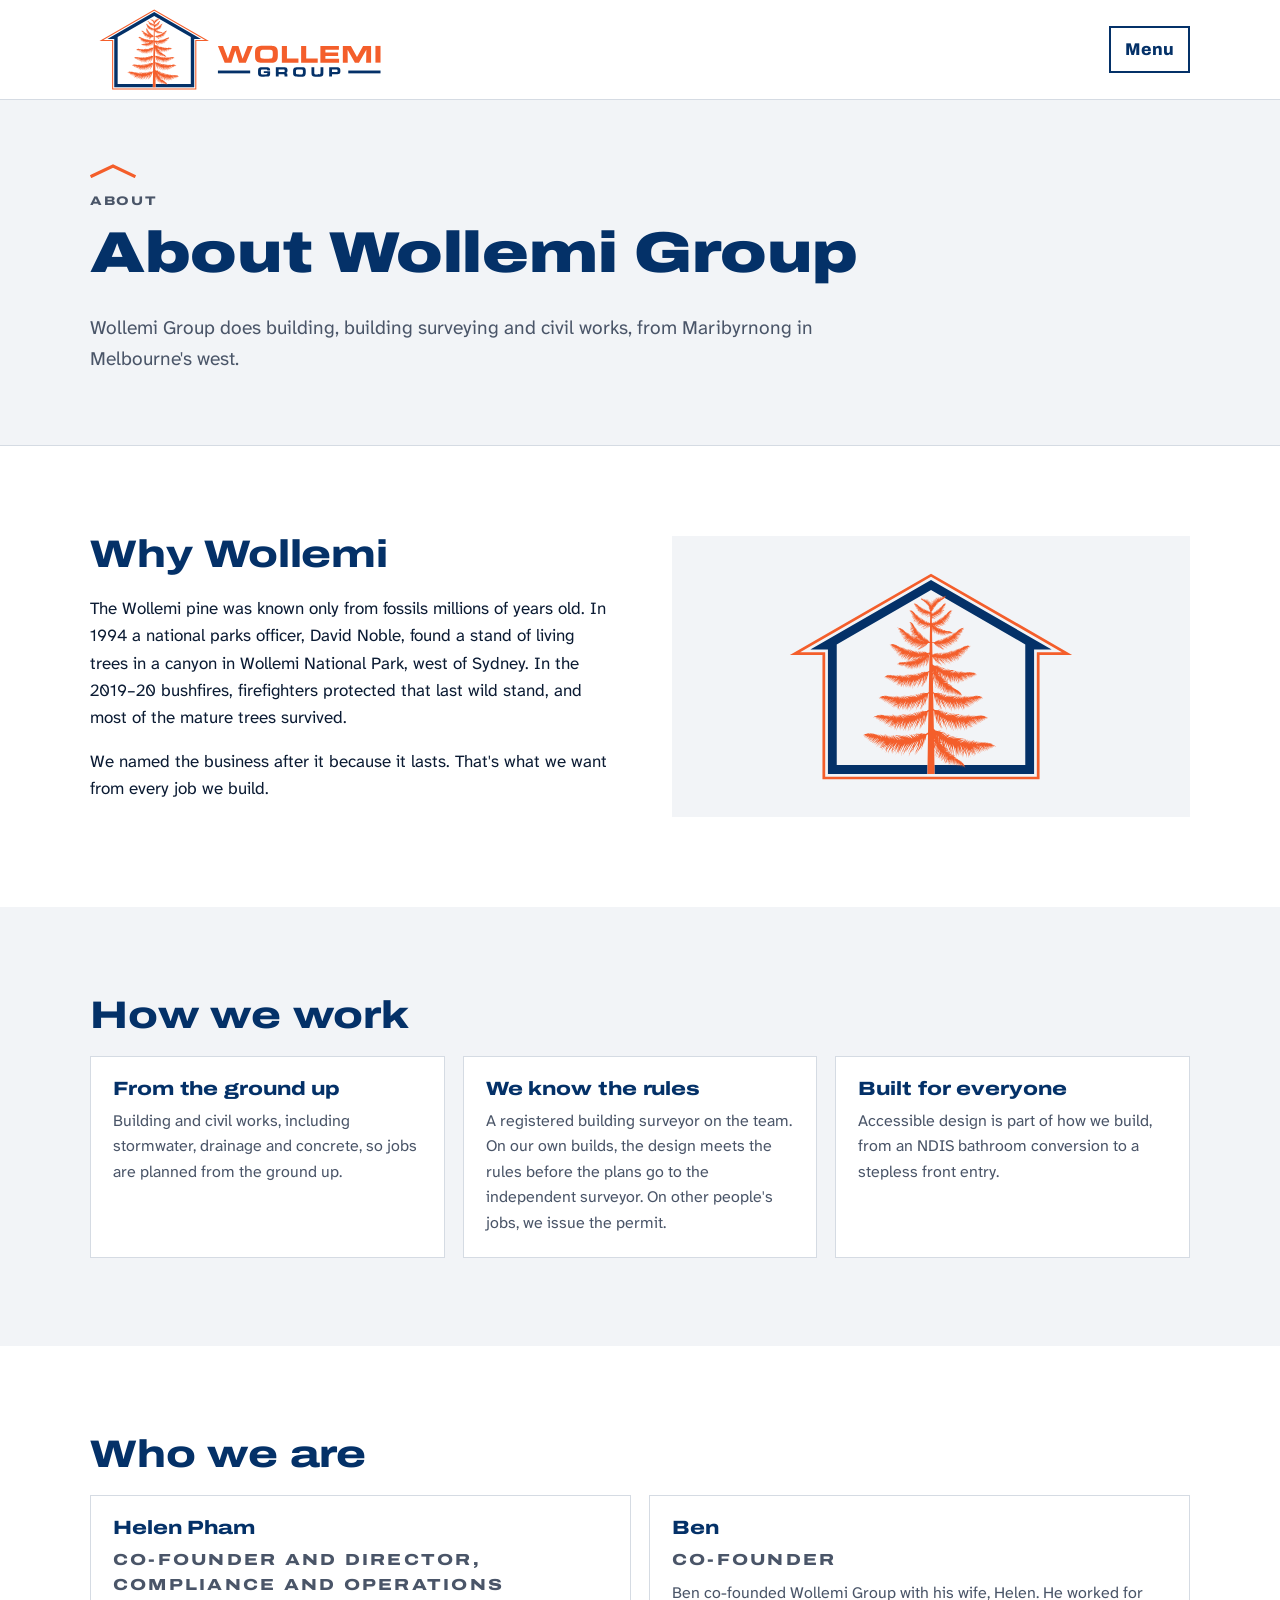
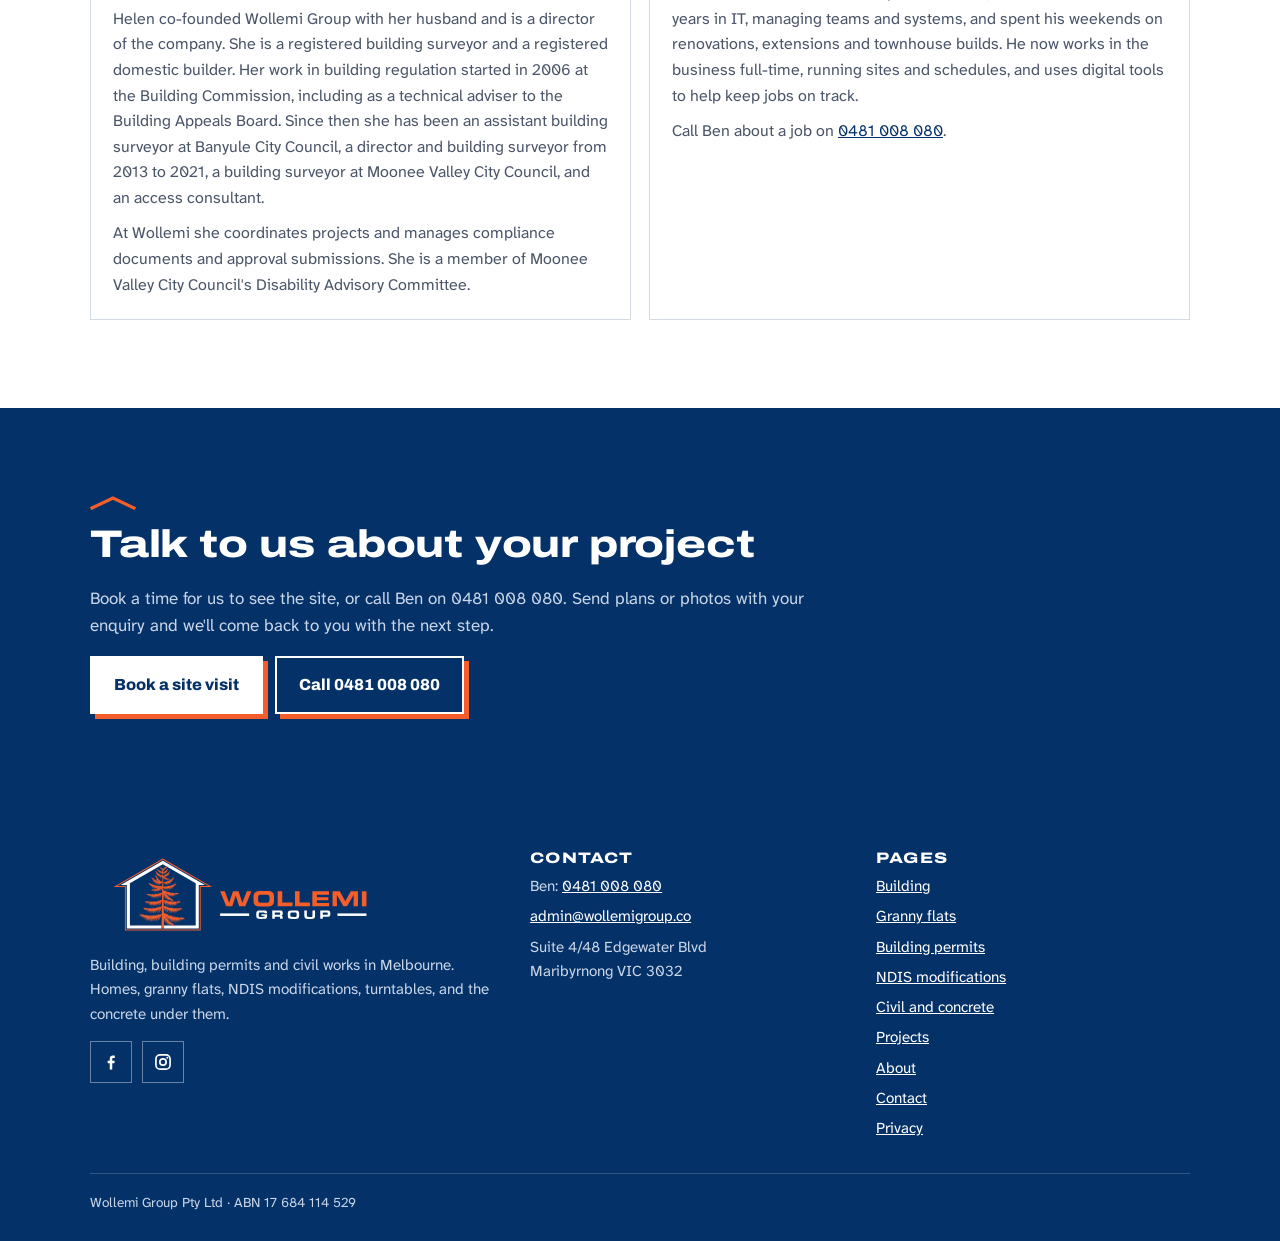
==== public/about.html @ dcc75f01 "Review fixes: caption, focus during reveals, reduced-motion change, placeholder links From the Codex" ====
<!doctype html>
<html lang="en-AU">
<head>
<meta charset="utf-8">
<meta name="viewport" content="width=device-width, initial-scale=1">
<title>About | Wollemi Group</title>
<meta name="description" content="Wollemi Group does building, building surveying and civil works in Melbourne, and why it's named after the Wollemi pine.">
<meta name="robots" content="noindex">
<link rel="icon" href="assets/logo/favicon-32.png" sizes="32x32">
<link rel="icon" href="assets/logo/favicon-16.png" sizes="16x16">
<link rel="apple-touch-icon" href="assets/logo/apple-touch-icon.png">
<link rel="preconnect" href="https://fonts.googleapis.com">
<link rel="preconnect" href="https://fonts.gstatic.com" crossorigin>
<link href="https://fonts.googleapis.com/css2?family=Archivo:wdth,wght@100..125,700..900&family=Atkinson+Hyperlegible+Next:wght@400;700&display=swap" rel="stylesheet">
<link rel="stylesheet" href="assets/site.css">
</head>
<body>
<a class="skip" href="#main">Skip to content</a>
<header class="site-head">
  <div class="wrap">
    <a class="brand" href="/" aria-label="Wollemi Group home"><img class="logo-full" src="assets/logo/wollemi-lockup.svg" alt="Wollemi Group" width="300" height="89"><img class="logo-name" src="assets/logo/wollemi-wordmark.svg" alt="Wollemi Group" width="220" height="50"></a>
    <nav class="nav" aria-label="Main"><a href="/building">Building</a><a href="/granny-flats">Granny flats</a><a href="/surveying">Building permits</a><a href="/accessible-homes">NDIS modifications</a><a href="/civil-concrete">Civil and concrete</a><a href="/projects">Projects</a><a href="/about" aria-current="page">About</a><a class="btn" href="/contact">Book a site visit</a></nav>
    <details class="menu"><summary>Menu</summary><nav class="menu-list" aria-label="Main"><a href="/building">Building</a><a href="/granny-flats">Granny flats</a><a href="/surveying">Building permits</a><a href="/accessible-homes">NDIS modifications</a><a href="/civil-concrete">Civil and concrete</a><a href="/projects">Projects</a><a href="/about" aria-current="page">About</a><a href="/contact">Book a site visit</a><a href="tel:+61481008080">Call Ben on 0481 008 080</a></nav></details>
  </div>
</header>
<main id="main">

<section class="page-hero"><div class="wrap"><svg class="roof" viewBox="0 0 46 14" aria-hidden="true"><path d="M2 12 L23 2 L44 12"/></svg><p class="eyebrow">About</p><h1>About Wollemi Group</h1><p class="lead">Wollemi Group does building, building surveying and civil works, from Maribyrnong in Melbourne's west.</p></div></section>

<section class="band"><div class="wrap split">
  <div>
    <h2>Why Wollemi</h2>
    <p>The Wollemi pine was known only from fossils millions of years old. In 1994 a national parks officer, David Noble, found a stand of living trees in a canyon in Wollemi National Park, west of Sydney. In the 2019–20 bushfires, firefighters protected that last wild stand, and most of the mature trees survived.</p>
    <p>We named the business after it because it lasts. That's what we want from every job we build.</p>
  </div>
  <div style="display:grid;place-items:center;padding:28px;background:var(--panel)"><img src="assets/logo/wollemi-icon.svg" alt="The Wollemi Group logo: a Wollemi pine inside a house" style="width:min(300px,85%)"></div>
</div></section>

<section class="band panel"><div class="wrap">
  <h2>How we work</h2>
  <div class="cards">
    <div class="card"><h3>From the ground up</h3><p>Building and civil works, including stormwater, drainage and concrete, so jobs are planned from the ground up.</p></div>
    <div class="card"><h3>We know the rules</h3><p>A registered building surveyor on the team. On our own builds, the design meets the rules before the plans go to the independent surveyor. On other people's jobs, we issue the permit.</p></div>
    <div class="card"><h3>Built for everyone</h3><p>Accessible design is part of how we build, from an NDIS bathroom conversion to a stepless front entry.</p></div>
  </div>
</div></section>

<section class="band"><div class="wrap">
  <h2>Who we are</h2>
  <div class="cards two">
    <div class="card"><h3>Helen Pham</h3><p class="eyebrow" style="margin:0 0 8px">Co-founder and Director, Compliance and Operations</p>
      <p>Helen co-founded Wollemi Group with her husband and is a director of the company. She is a registered building surveyor and a registered domestic builder. Her work in building regulation started in 2006 at the Building Commission, including as a technical adviser to the Building Appeals Board. Since then she has been an assistant building surveyor at Banyule City Council, a director and building surveyor from 2013 to 2021, a building surveyor at Moonee Valley City Council, and an access consultant.</p>
      <p style="margin-top:10px">At Wollemi she coordinates projects and manages compliance documents and approval submissions. She is a member of Moonee Valley City Council's Disability Advisory Committee.</p></div>
    <div class="card"><h3>Ben</h3><p class="eyebrow" style="margin:0 0 8px">Co-founder</p>
      <p>Ben co-founded Wollemi Group with his wife, Helen. He worked for years in IT, managing teams and systems, and spent his weekends on renovations, extensions and townhouse builds. He now works in the business full-time, running sites and schedules, and uses digital tools to help keep jobs on track.</p>
      <p style="margin-top:10px">Call Ben about a job on <a href="tel:+61481008080">0481 008 080</a>.</p></div>
  </div>
</div></section>


<section class="band navy">
  <div class="wrap">
    <svg class="roof" viewBox="0 0 46 14" aria-hidden="true"><path d="M2 12 L23 2 L44 12"/></svg>
    <h2>Talk to us about your project</h2>
    <p>Book a time for us to see the site, or call Ben on 0481 008 080. Send plans or photos with your enquiry and we'll come back to you with the next step.</p>
    <div class="btns"><a class="btn light" href="/contact">Book a site visit</a><a class="btn ghost" href="tel:+61481008080">Call 0481 008 080</a></div>
  </div>
</section>
</main>

<footer class="site-foot">
  <div class="wrap">
    <div class="cols">
      <div>
        <img src="assets/logo/wollemi-lockup-reversed.svg" alt="Wollemi Group" width="300" height="89">
        <p>Building, building permits and civil works in Melbourne. Homes, granny flats, NDIS modifications, turntables, and the concrete under them.</p>
        <ul class="social" aria-label="Wollemi Group on social media"><li><a href="#" aria-label="Wollemi Group on Facebook (coming soon)" data-placeholder="true"><svg viewBox="0 0 24 24" aria-hidden="true"><path d="M13.5 21v-7.5H16l.4-3H13.5V8.6c0-.9.3-1.5 1.5-1.5h1.6V4.4c-.3 0-1.2-.1-2.3-.1-2.3 0-3.8 1.4-3.8 3.9v2.3H8v3h2.5V21z" fill="currentColor"/></svg></a></li><li><a href="#" aria-label="Wollemi Group on Instagram (coming soon)" data-placeholder="true"><svg viewBox="0 0 24 24" aria-hidden="true"><rect x="3.5" y="3.5" width="17" height="17" rx="5" fill="none" stroke="currentColor" stroke-width="2"/><circle cx="12" cy="12" r="3.8" fill="none" stroke="currentColor" stroke-width="2"/><circle cx="17.2" cy="6.8" r="1.2" fill="currentColor"/></svg></a></li></ul>
      </div>
      <div>
        <h3>Contact</h3>
        <ul>
          <li>Ben: <a href="tel:+61481008080">0481 008 080</a></li>
          <li><a href="mailto:admin@wollemigroup.co">admin@wollemigroup.co</a></li>
          <li>Suite 4/48 Edgewater Blvd<br>Maribyrnong VIC 3032</li>
        </ul>
      </div>
      <div>
        <h3>Pages</h3>
        <ul><li><a href="/building">Building</a></li><li><a href="/granny-flats">Granny flats</a></li><li><a href="/surveying">Building permits</a></li><li><a href="/accessible-homes">NDIS modifications</a></li><li><a href="/civil-concrete">Civil and concrete</a></li><li><a href="/projects">Projects</a></li><li><a href="/about">About</a></li><li><a href="/contact">Contact</a></li><li><a href="/privacy">Privacy</a></li></ul>
      </div>
    </div>
    <div class="base">
      <span>Wollemi Group Pty Ltd · ABN 17 684 114 529</span>
    </div>
  </div>
</footer>
<script>
(function () {
  var d = document.documentElement;
  var host = location.hostname;
  var force = new URLSearchParams(location.search).get("motion") === "on" && (host.slice(-10) === ".pages.dev" || host === "localhost" || host === "127.0.0.1");
  var rm = window.matchMedia("(prefers-reduced-motion: reduce)");
  var still = !force && rm.matches;
  if (force) d.classList.add("motion-on");

  // Placeholder social links (href "#") do nothing rather than jump to the top
  [].forEach.call(document.querySelectorAll("a[data-placeholder]"), function (a) { a.addEventListener("click", function (e) { e.preventDefault(); }); });

  var v = document.querySelector(".hero-video"), b = document.querySelector(".hero-pause");
  if (v && b) {
    var set = function (playing) { b.textContent = playing ? "Pause" : "Play"; b.setAttribute("aria-label", (playing ? "Pause" : "Play") + " the background video"); };
    v.addEventListener("play", function () { set(true); });
    v.addEventListener("pause", function () { set(false); });
    set(false);
    if (!still) { var p = v.play(); if (p && p.catch) p.catch(function () {}); }
    b.addEventListener("click", function () { if (v.paused) v.play(); else v.pause(); });
    // Less motion switched on while the page is open: stop the video
    var onRm = function (e) { if (e.matches && !force) v.pause(); };
    if (rm.addEventListener) rm.addEventListener("change", onRm); else if (rm.addListener) rm.addListener(onRm);
  }

  if (still || !("IntersectionObserver" in window)) return;
  var sel = "main section h2, main section .lead, main .path, main .card, main .steps li, main .split > *, main .notice, main .gallery > *, main .ticks li, main .details, main figure";
  var all = [].slice.call(document.querySelectorAll(sel)).filter(function (el) { return !el.closest(".video-hero, .page-hero"); });
  var els = all.filter(function (el) { return !all.some(function (o) { return o !== el && o.contains(el); }); });
  els.forEach(function (el) {
    var sibs = [].slice.call(el.parentElement.children).filter(function (s) { return els.indexOf(s) > -1; });
    el.style.setProperty("--d", Math.min(sibs.indexOf(el), 5) * 90 + "ms");
    el.classList.add("reveal");
  });
  var io = new IntersectionObserver(function (es) {
    es.forEach(function (e) { if (e.isIntersecting) { e.target.classList.add("in"); io.unobserve(e.target); } });
  }, { rootMargin: "0px 0px -8% 0px" });
  els.forEach(function (el) { io.observe(el); });
  // Keyboard users never tab onto something still invisible
  document.addEventListener("focusin", function (e) { var r = e.target.closest && e.target.closest(".reveal"); if (r) r.classList.add("in"); });
})();
</script>
</body>
</html>
---- public/assets/site.css ----
/* Wollemi Group website. Colours, type and rules from the brand guide (brand\2025-logo\brand-guide.html).
   Navy does the work, orange is the accent, mostly white. Orange never carries small text. */
:root {
  --navy: #043168;
  --navy-deep: #032450;
  --orange: #F45E2B;
  --ink: #0B1B33;
  --soft: #4A5568;
  --panel: #F2F4F7;
  --line: #D5DBE3;
  --on-navy: #C9D6E8;
  --head: "Archivo", "Arial Black", Arial, sans-serif;
  --body: "Atkinson Hyperlegible Next", Verdana, sans-serif;
  --wrap: 1180px;
  --gut: clamp(16px, 4vw, 40px);
}
* { box-sizing: border-box; }
html { scroll-behavior: smooth; }
body { margin: 0; background: #fff; color: var(--ink); font-family: var(--body); font-size: 1.0625rem; line-height: 1.6; }
img { max-width: 100%; display: block; }
a { color: var(--navy); }
a:focus-visible, button:focus-visible, summary:focus-visible, input:focus-visible, select:focus-visible, textarea:focus-visible { outline: 3px solid var(--orange); outline-offset: 2px; }
.wrap { max-width: var(--wrap); margin: 0 auto; padding: 0 var(--gut); }
.skip { position: absolute; left: -999px; top: 8px; background: #fff; padding: 8px 12px; z-index: 50; }
.skip:focus { left: 8px; }

/* Headings: Archivo at its widest, to sit with the logo's extended letters */
h1, h2, h3 { font-family: var(--head); font-stretch: 125%; color: var(--navy); line-height: 1.08; letter-spacing: -0.005em; margin: 0 0 .5em; }
h1 { font-weight: 900; font-size: clamp(2.1rem, 5.2vw, 3.6rem); }
h2 { font-weight: 800; font-size: clamp(1.6rem, 3.4vw, 2.4rem); }
h3 { font-weight: 800; font-size: 1.2rem; }
p { margin: 0 0 1em; max-width: 68ch; }
.lead { font-size: 1.2rem; color: var(--soft); }

/* The roof line from the logo, used as the section marker */
.roof { display: block; width: 46px; height: 14px; margin-bottom: 14px; }
.roof path { fill: none; stroke: var(--orange); stroke-width: 3.2; stroke-linecap: square; }
.eyebrow { font-family: var(--head); font-stretch: 125%; font-weight: 800; font-size: .78rem; letter-spacing: .14em; text-transform: uppercase; color: var(--soft); margin: 0 0 10px; }

/* Header */
.site-head { background: #fff; border-bottom: 1px solid var(--line); position: sticky; top: 0; z-index: 20; }
.site-head .wrap { display: flex; align-items: center; gap: 24px; min-height: 76px; }
.brand img { height: 46px; width: auto; }
.nav { margin-left: auto; display: flex; align-items: center; gap: 22px; }
.nav a { font-family: var(--head); font-weight: 700; font-size: .95rem; text-decoration: none; color: var(--ink); padding: 6px 0; border-bottom: 2px solid transparent; }
.nav a:hover, .nav a[aria-current="page"] { border-bottom-color: var(--orange); }
.nav .btn { border: 0; }
.menu { display: none; margin-left: auto; }
.menu summary { list-style: none; cursor: pointer; font-family: var(--head); font-weight: 800; color: var(--navy); border: 2px solid var(--navy); padding: 8px 14px; }
.menu summary::-webkit-details-marker { display: none; }
.menu[open] .menu-list { display: grid; }
.menu-list { display: none; position: absolute; left: 0; right: 0; top: 76px; background: #fff; border-bottom: 1px solid var(--line); padding: 8px var(--gut) 18px; gap: 4px; }
.menu-list a { font-family: var(--head); font-weight: 700; text-decoration: none; color: var(--ink); padding: 10px 0; border-bottom: 1px solid var(--panel); }
@media (max-width: 960px) { .nav { display: none; } .menu { display: block; } .brand img { height: 40px; } }

/* Buttons: navy with white text, or a navy outline (brand guide section 7) */
.btn { display: inline-block; font-family: var(--head); font-weight: 800; font-size: 1rem; text-decoration: none; padding: 14px 22px; background: var(--navy); color: #fff; border: 2px solid var(--navy); cursor: pointer; }
.btn:hover { background: var(--navy-deep); border-color: var(--navy-deep); }
.btn.line { background: transparent; color: var(--navy); }
.btn.line:hover { background: var(--panel); }
.btn.light { background: #fff; color: var(--navy); border-color: #fff; }
.btn.light:hover { background: var(--panel); }
.btn.ghost { background: transparent; color: #fff; border-color: #fff; }
.btn.ghost:hover { background: rgba(255,255,255,.1); }
.btns { display: flex; flex-wrap: wrap; gap: 12px; margin-top: 8px; }

/* Hero */
.hero { background: var(--navy); color: #fff; }
.hero .wrap { display: grid; grid-template-columns: 1.05fr .95fr; gap: clamp(24px, 4vw, 56px); align-items: center; padding-top: clamp(40px, 7vw, 84px); padding-bottom: clamp(40px, 7vw, 84px); }
.hero h1 { color: #fff; }
.hero .lead { color: var(--on-navy); }
.hero .eyebrow { color: var(--on-navy); }
.hero-photos { display: grid; grid-template-columns: 1.4fr 1fr; gap: 12px; align-items: end; }
.hero-photos figure:first-child img { aspect-ratio: 4 / 5; object-fit: cover; width: 100%; }
.hero-photos figure:last-child img { aspect-ratio: 3 / 4; object-fit: cover; width: 100%; }
.hero figcaption { color: var(--on-navy); }
@media (max-width: 860px) { .hero .wrap { grid-template-columns: 1fr; } }

/* Page hero for inner pages */
.page-hero { background: var(--panel); border-bottom: 1px solid var(--line); }
.page-hero .wrap { padding-top: clamp(32px, 6vw, 64px); padding-bottom: clamp(28px, 5vw, 52px); }

/* Sections */
section.band { padding: clamp(44px, 7vw, 88px) 0; }
section.band.panel { background: var(--panel); }
section.band.navy { background: var(--navy); color: #fff; }
section.band.navy h2, section.band.navy h3 { color: #fff; }
section.band.navy p { color: var(--on-navy); }
.head-row { display: flex; justify-content: space-between; align-items: end; gap: 20px; flex-wrap: wrap; margin-bottom: 26px; }
.head-row p { margin: 0; }

/* Two paths */
.paths { display: grid; grid-template-columns: 1fr 1fr; gap: 18px; }
.path { border: 1px solid var(--line); background: #fff; display: grid; grid-template-rows: auto 1fr; text-decoration: none; color: var(--ink); }
.path img { aspect-ratio: 16 / 9; object-fit: cover; width: 100%; }
.path div { padding: 22px 24px 24px; border-top: 4px solid var(--orange); }
.path h3 { font-size: 1.4rem; }
.path .go { font-family: var(--head); font-weight: 800; color: var(--navy); }
.path:hover h3 { text-decoration: underline; text-decoration-color: var(--orange); text-underline-offset: 5px; }
@media (max-width: 760px) { .paths { grid-template-columns: 1fr; } }

/* Cards and lists */
.cards { display: grid; grid-template-columns: repeat(3, 1fr); gap: 18px; }
.cards.two { grid-template-columns: repeat(2, 1fr); }
.cards.four { grid-template-columns: repeat(4, 1fr); }
.card { background: #fff; border: 1px solid var(--line); padding: 22px; }
.card h3 { margin-bottom: .4em; }
.card p { margin: 0; color: var(--soft); font-size: 1rem; }
.card.photo { padding: 0; }
.card.photo img { aspect-ratio: 4 / 3; object-fit: cover; width: 100%; }
.card.photo .t { padding: 18px 20px 20px; }
@media (max-width: 960px) { .cards, .cards.four { grid-template-columns: 1fr 1fr; } }
@media (max-width: 600px) { .cards, .cards.two, .cards.four { grid-template-columns: 1fr; } }

.split { display: grid; grid-template-columns: 1fr 1fr; gap: clamp(24px, 5vw, 64px); align-items: center; }
.split img { width: 100%; aspect-ratio: 4 / 3; object-fit: cover; }
@media (max-width: 860px) { .split { grid-template-columns: 1fr; } }

.ticks { list-style: none; padding: 0; margin: 0 0 1em; display: grid; gap: 10px; }
.ticks li { padding-left: 30px; position: relative; }
.ticks li::before { content: ""; position: absolute; left: 0; top: .55em; width: 16px; height: 6px; border-left: 3px solid var(--orange); border-bottom: 3px solid var(--orange); transform: rotate(-45deg); }
section.band.navy .ticks li { color: #fff; }

/* Five steps */
.steps { list-style: none; padding: 0; margin: 0; display: grid; grid-template-columns: repeat(5, 1fr); gap: 14px; counter-reset: s; }
.steps li { counter-increment: s; border-top: 3px solid var(--navy); padding-top: 14px; }
.steps li::before { content: counter(s, decimal-leading-zero); font-family: var(--head); font-stretch: 125%; font-weight: 900; font-size: 1.6rem; color: var(--orange); display: block; margin-bottom: 6px; }
.steps h3 { font-size: 1.05rem; }
.steps p { font-size: .97rem; color: var(--soft); margin: 0; }
section.band.navy .steps li { border-top-color: #fff; }
section.band.navy .steps p { color: var(--on-navy); }
@media (max-width: 960px) { .steps { grid-template-columns: 1fr 1fr; } }
@media (max-width: 560px) { .steps { grid-template-columns: 1fr; } }

/* Figures and the honest labels */
figure { margin: 0; }
figcaption { font-size: .82rem; color: var(--soft); margin-top: 6px; }
.tag { display: inline-block; font-size: .72rem; font-family: var(--head); font-weight: 800; letter-spacing: .06em; text-transform: uppercase; padding: 2px 7px; background: var(--panel); color: var(--soft); border: 1px solid var(--line); margin-right: 6px; }
.tag.real { background: var(--navy); color: #fff; border-color: var(--navy); }
.hero .tag { background: transparent; color: var(--on-navy); border-color: rgba(255,255,255,.35); }
.hero .tag.real { background: #fff; color: var(--navy); border-color: #fff; }

/* Draft markers: things Wollemi must confirm before launch */
.confirm { background: #FFF1EB; border-bottom: 2px dashed var(--orange); padding: 0 3px; color: var(--ink); }
.draft-bar { background: var(--ink); color: #fff; font-size: .9rem; text-align: center; padding: 8px var(--gut); }
.draft-bar b { color: #fff; }

/* Gallery */
.gallery { display: grid; grid-template-columns: repeat(3, 1fr); gap: 14px; }
.gallery img { aspect-ratio: 1 / 1; object-fit: cover; width: 100%; }
.gallery .empty { aspect-ratio: 1 / 1; border: 2px dashed var(--line); display: grid; place-items: center; text-align: center; color: var(--soft); padding: 20px; font-size: .95rem; }
@media (max-width: 760px) { .gallery { grid-template-columns: 1fr 1fr; } }

/* Contact */
.contact-grid { display: grid; grid-template-columns: 1.15fr .85fr; gap: clamp(24px, 5vw, 56px); align-items: start; }
@media (max-width: 860px) { .contact-grid { grid-template-columns: 1fr; } }
form .row { display: grid; grid-template-columns: 1fr 1fr; gap: 14px; }
@media (max-width: 560px) { form .row { grid-template-columns: 1fr; } }
label { display: block; font-weight: 700; margin: 0 0 6px; }
input, select, textarea { width: 100%; font: inherit; padding: 12px 14px; border: 1px solid #98A2B3; background: #fff; color: var(--ink); }
textarea { min-height: 140px; resize: vertical; }
.field { margin-bottom: 16px; }
.hint { font-size: .9rem; color: var(--soft); }
.details { border: 1px solid var(--line); padding: 22px; }
.details dl { margin: 0; display: grid; grid-template-columns: auto 1fr; gap: 10px 16px; }
.details dt { font-family: var(--head); font-weight: 800; color: var(--navy); }
.details dd { margin: 0; }
.big-phone { font-family: var(--head); font-stretch: 125%; font-weight: 900; font-size: clamp(1.6rem, 3vw, 2.1rem); color: var(--navy); text-decoration: none; }

/* Footer */
.site-foot { background: var(--navy); color: var(--on-navy); padding: 48px 0 28px; font-size: .95rem; }
.site-foot a { color: #fff; }
.site-foot .cols { display: grid; grid-template-columns: 1.3fr 1fr 1fr; gap: 32px; }
.site-foot img { width: 300px; max-width: 100%; margin-bottom: 14px; }
.site-foot h3 { color: #fff; font-size: .95rem; letter-spacing: .08em; text-transform: uppercase; }
.site-foot ul { list-style: none; padding: 0; margin: 0; display: grid; gap: 6px; }
.site-foot .base { border-top: 1px solid rgba(255,255,255,.18); margin-top: 32px; padding-top: 18px; display: flex; justify-content: space-between; gap: 16px; flex-wrap: wrap; font-size: .85rem; }
.site-foot .confirm { background: rgba(244,94,43,.18); color: #fff; }
@media (max-width: 760px) { .site-foot .cols { grid-template-columns: 1fr; } }

/* Fixes after the first screenshots */
.nav .btn, .nav .btn:hover { color: #fff; border-bottom: 2px solid var(--navy); }
/* Header logo at the brand guide's minimum for the main logo (300 px); 240 px on phones */
.brand img { height: auto; width: 300px; }
.site-head .wrap { min-height: 96px; }
.menu-list { top: 96px; }
@media (max-width: 960px) { .brand img { width: 240px; height: auto; } .site-head .wrap { min-height: 84px; } .menu-list { top: 84px; } }
section.band.navy figcaption { color: var(--on-navy); }
/* The flyer photos are small (about 330 px wide): never show them much bigger than that */
.real-small img { max-width: 400px; margin-left: auto; margin-right: auto; }
.real-small figcaption { max-width: 400px; margin-left: auto; margin-right: auto; }

/* Fable review fixes */
.logo-name { display: none; }
@media (max-width: 1120px) { .nav { display: none; } .menu { display: block; } }
@media (max-width: 960px) { .logo-full { display: none; } .logo-name { display: block; width: 220px; height: auto; } }
.gallery { grid-template-columns: repeat(auto-fill, minmax(220px, 330px)); justify-content: start; }
button[disabled], .btn[aria-disabled="true"] { opacity: .55; cursor: not-allowed; }
.card .tag, .path .tag { display: inline-block; }

/* Draft 2 (16 Oct): three paths, surveying page, independence notice, longer nav */
.paths.three { grid-template-columns: repeat(3, 1fr); }
@media (max-width: 960px) { .paths.three { grid-template-columns: 1fr; } }
.path .pfill { aspect-ratio: 16 / 9; background: var(--navy); color: #fff; display: grid; place-content: center; gap: 10px; padding: 18px; border-top: 0; text-align: center; }
.path .pfill .roof { width: 72px; margin: 0 auto; }
.path .pfill .roof path { stroke: var(--orange); }
.path .pfill b { font-family: var(--head); font-weight: 800; font-size: 1.05rem; letter-spacing: .02em; }
.notice { border-left: 6px solid var(--orange); background: #fff; padding: 20px 22px; margin-top: 18px; }
.notice h3 { margin-bottom: .35em; }
.notice p { margin: 0 0 .6em; }
.regs { display: grid; gap: 4px; }
@media (max-width: 1240px) { .nav { display: none; } .menu { display: block; } }
.nav { gap: 18px; }
.nav a { white-space: nowrap; font-size: .92rem; }
.brand { flex-shrink: 0; }
@media (max-width: 1360px) { .nav { display: none; } .menu { display: block; } }

/* Look upgrade (25 Oct 2026): 3D buttons, video hero, social icons, fade-up on scroll */

/* 3D buttons, after the Auzzy Projects style: each button sits on a hard-edged block
   and slides flush into it on hover, so it looks pressed. Navy block on light grounds, orange on navy. */
.btn { --btn-offset: rgba(4,49,104,.28); box-shadow: 5px 5px 0 0 var(--btn-offset); transition: transform .18s cubic-bezier(.2,.7,.3,1), box-shadow .18s cubic-bezier(.2,.7,.3,1), background .2s, color .2s, border-color .2s; }
.btn:hover { transform: translate(5px, 5px); box-shadow: 0 0 0 0 var(--btn-offset); }
.btn:active { transform: translate(5px, 6px); }
.hero .btn, section.band.navy .btn, .site-foot .btn { --btn-offset: var(--orange); }
.nav .btn, .nav .btn:hover { border-bottom: 2px solid var(--navy); }
/* The header button was picking up the nav links' 6px 0 padding; give it the same room as the others */
.nav a.btn { padding: 12px 22px; margin-left: 8px; }
button.btn[disabled]:hover { transform: none; box-shadow: 5px 5px 0 0 var(--btn-offset); }
/* Less motion asked for: the press still happens, just instantly */
@media (prefers-reduced-motion: reduce) { .btn { transition: background .2s, color .2s, border-color .2s; } }

/* Video hero: the video fills the band, a navy shade keeps the words readable */
.video-hero { position: relative; overflow: hidden; isolation: isolate; }
.video-hero .wrap { display: block; min-height: clamp(520px, 78vh, 760px); display: flex; align-items: center; }
.hero-video { position: absolute; inset: 0; width: 100%; height: 100%; object-fit: cover; z-index: -2; }
.hero-shade { position: absolute; inset: 0; z-index: -1; background: linear-gradient(90deg, rgba(3,36,80,.92) 0%, rgba(3,36,80,.78) 45%, rgba(3,36,80,.35) 100%); }
.hero-text { max-width: 640px; }
.hero-credit { position: absolute; left: var(--gut); bottom: 14px; margin: 0; font-size: .8rem; color: var(--on-navy); max-width: calc(100% - 140px); }
.hero-pause { position: absolute; right: var(--gut); bottom: 12px; font: 700 .85rem var(--head); color: #fff; background: rgba(3,36,80,.6); border: 1px solid rgba(255,255,255,.5); padding: 6px 12px; cursor: pointer; }
.hero-pause:hover { background: rgba(3,36,80,.9); }
@media (max-width: 860px) {
  .hero-shade { background: linear-gradient(180deg, rgba(3,36,80,.7) 0%, rgba(3,36,80,.9) 100%); }
  .video-hero .wrap { min-height: 0; padding-top: 56px; padding-bottom: 88px; }
}

/* Social icons in the footer */
.site-foot .social { list-style: none; display: flex; gap: 10px; padding: 0; margin: 4px 0 0; }
.social a { display: grid; place-items: center; width: 42px; height: 42px; border: 1px solid rgba(255,255,255,.4); color: #fff; transition: background .2s, border-color .2s; }
.social a:hover { background: var(--orange); border-color: var(--orange); }
.social svg { width: 20px; height: 20px; }

/* Fade up on scroll. Only applied by the page script, so without it everything simply shows */
.reveal { opacity: 0; transform: translateY(24px); transition: opacity .6s ease-out, transform .6s cubic-bezier(.2,.7,.3,1); transition-delay: var(--d, 0ms); }
.reveal.in { opacity: 1; transform: none; }
.reveal:focus-within { opacity: 1; transform: none; transition: none; }
@media (prefers-reduced-motion: reduce) { html:not(.motion-on) .reveal { opacity: 1; transform: none; transition: none; } }
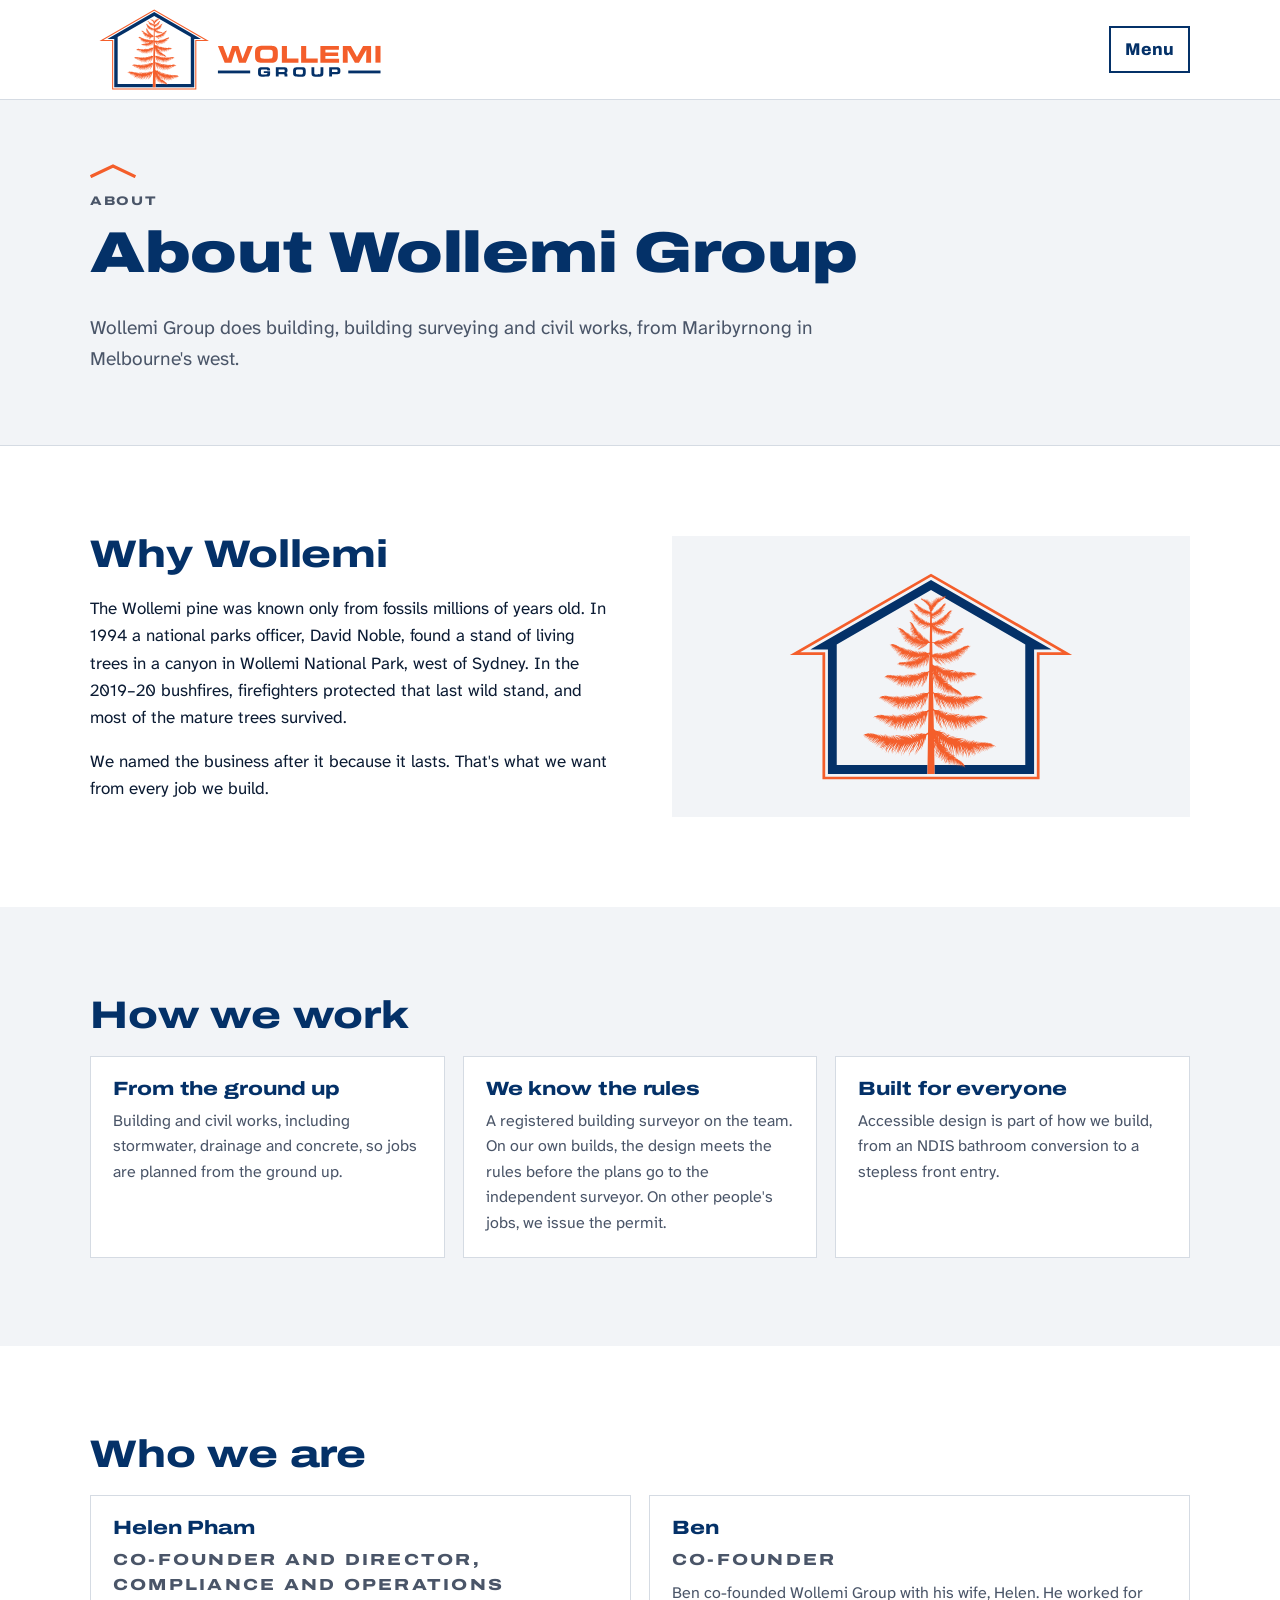
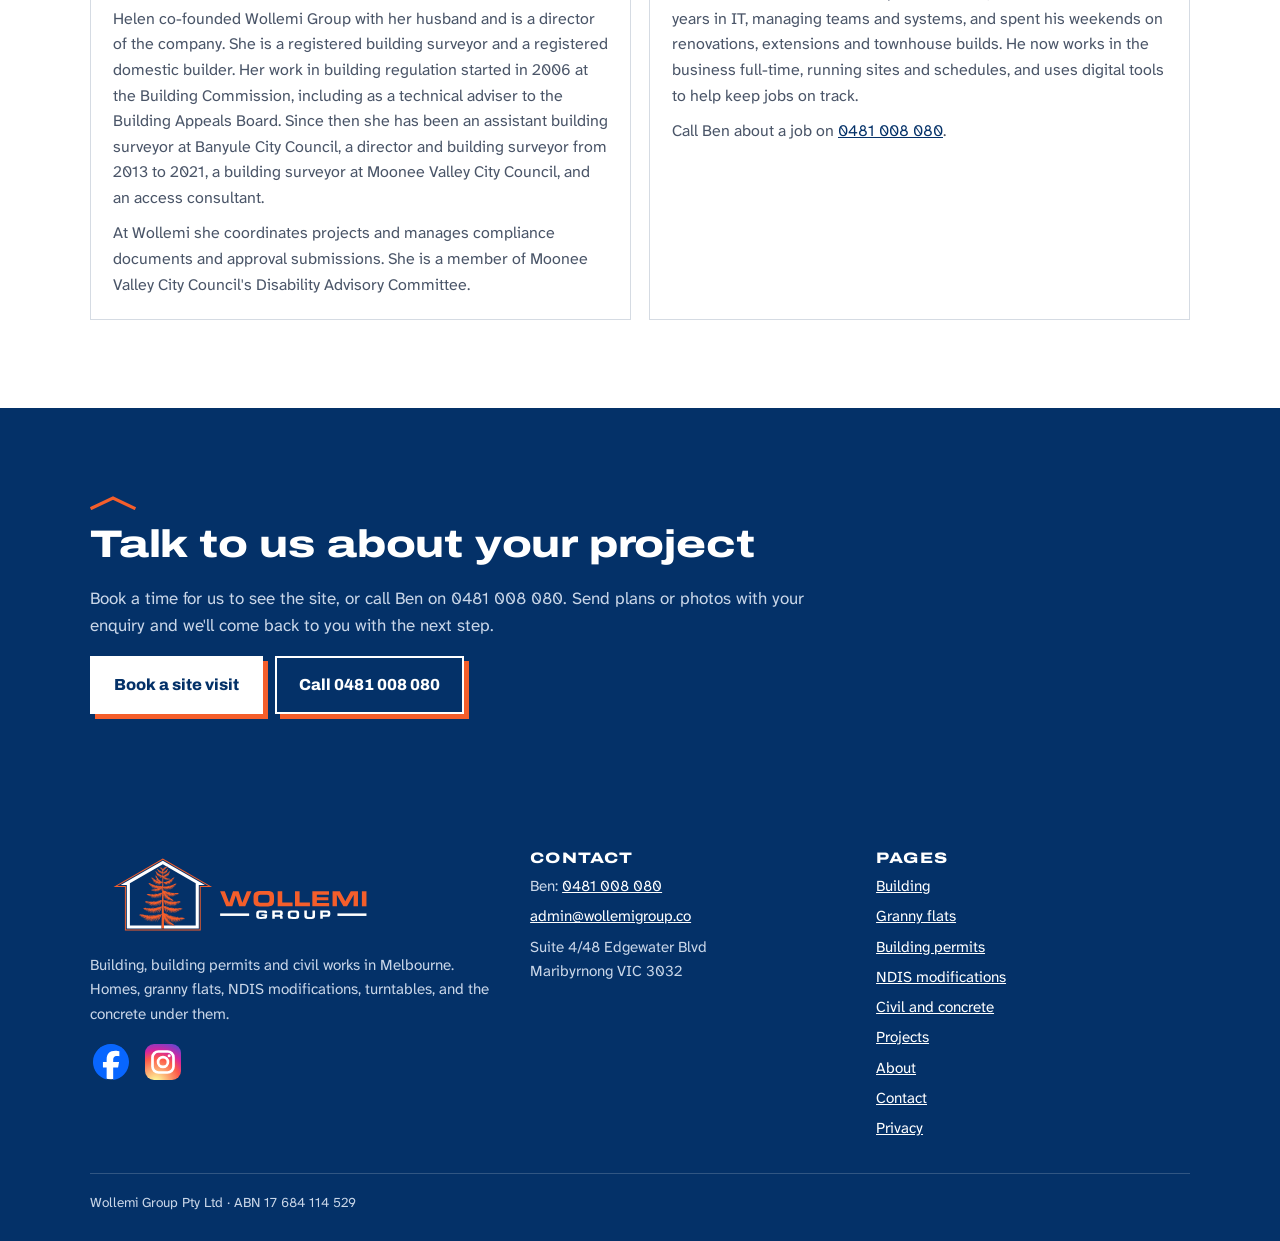
==== commit dd3df7ff: "Footer: real Facebook and Instagram logos in brand colours Co-Authored-By: Claude Opus 5.5 <noreply@" ====
--- a/public/about.html
+++ b/public/about.html
@@ -74,7 +74,7 @@
       <div>
         <img src="assets/logo/wollemi-lockup-reversed.svg" alt="Wollemi Group" width="300" height="89">
         <p>Building, building permits and civil works in Melbourne. Homes, granny flats, NDIS modifications, turntables, and the concrete under them.</p>
-        <ul class="social" aria-label="Wollemi Group on social media"><li><a href="#" aria-label="Wollemi Group on Facebook (coming soon)" data-placeholder="true"><svg viewBox="0 0 24 24" aria-hidden="true"><path d="M13.5 21v-7.5H16l.4-3H13.5V8.6c0-.9.3-1.5 1.5-1.5h1.6V4.4c-.3 0-1.2-.1-2.3-.1-2.3 0-3.8 1.4-3.8 3.9v2.3H8v3h2.5V21z" fill="currentColor"/></svg></a></li><li><a href="#" aria-label="Wollemi Group on Instagram (coming soon)" data-placeholder="true"><svg viewBox="0 0 24 24" aria-hidden="true"><rect x="3.5" y="3.5" width="17" height="17" rx="5" fill="none" stroke="currentColor" stroke-width="2"/><circle cx="12" cy="12" r="3.8" fill="none" stroke="currentColor" stroke-width="2"/><circle cx="17.2" cy="6.8" r="1.2" fill="currentColor"/></svg></a></li></ul>
+        <ul class="social" aria-label="Wollemi Group on social media"><li><a href="#" aria-label="Wollemi Group on Facebook (coming soon)" data-placeholder="true"><svg viewBox="0 0 24 24" aria-hidden="true"><circle cx="12" cy="12" r="11.5" fill="#fff"/><path fill="#0866FF" d="M9.101 23.691v-7.98H6.627v-3.667h2.474v-1.58c0-4.085 1.848-5.978 5.858-5.978.401 0 .955.042 1.468.103a8.68 8.68 0 0 1 1.141.195v3.325a8.623 8.623 0 0 0-.653-.036 26.805 26.805 0 0 0-.733-.009c-.707 0-1.259.096-1.675.309a1.686 1.686 0 0 0-.679.622c-.258.42-.374.995-.374 1.752v1.297h3.919l-.386 2.103-.287 1.564h-3.246v8.245C19.396 23.238 24 18.179 24 12.044c0-6.627-5.373-12-12-12s-12 5.373-12 12c0 5.628 3.874 10.35 9.101 11.647Z"/></svg></a></li><li><a href="#" aria-label="Wollemi Group on Instagram (coming soon)" data-placeholder="true"><svg viewBox="0 0 24 24" aria-hidden="true"><defs><radialGradient id="ig-grad" cx="30%" cy="107%" r="150%"><stop offset="0" stop-color="#fdf497"/><stop offset=".05" stop-color="#fdf497"/><stop offset=".45" stop-color="#fd5949"/><stop offset=".6" stop-color="#d6249f"/><stop offset=".9" stop-color="#285AEB"/></radialGradient></defs><rect width="24" height="24" rx="6" fill="url(#ig-grad)"/><rect x="5" y="5" width="14" height="14" rx="4" fill="none" stroke="#fff" stroke-width="1.8"/><circle cx="12" cy="12" r="3.3" fill="none" stroke="#fff" stroke-width="1.8"/><circle cx="16.1" cy="7.9" r="1" fill="#fff"/></svg></a></li></ul>
       </div>
       <div>
         <h3>Contact</h3>
--- a/public/assets/site.css
+++ b/public/assets/site.css
@@ -246,9 +246,9 @@
 
 /* Social icons in the footer */
 .site-foot .social { list-style: none; display: flex; gap: 10px; padding: 0; margin: 4px 0 0; }
-.social a { display: grid; place-items: center; width: 42px; height: 42px; border: 1px solid rgba(255,255,255,.4); color: #fff; transition: background .2s, border-color .2s; }
-.social a:hover { background: var(--orange); border-color: var(--orange); }
-.social svg { width: 20px; height: 20px; }
+.social a { display: grid; place-items: center; width: 42px; height: 42px; transition: transform .2s; }
+.social a:hover { transform: translateY(-2px); }
+.social svg { width: 36px; height: 36px; }
 
 /* Fade up on scroll. Only applied by the page script, so without it everything simply shows */
 .reveal { opacity: 0; transform: translateY(24px); transition: opacity .6s ease-out, transform .6s cubic-bezier(.2,.7,.3,1); transition-delay: var(--d, 0ms); }
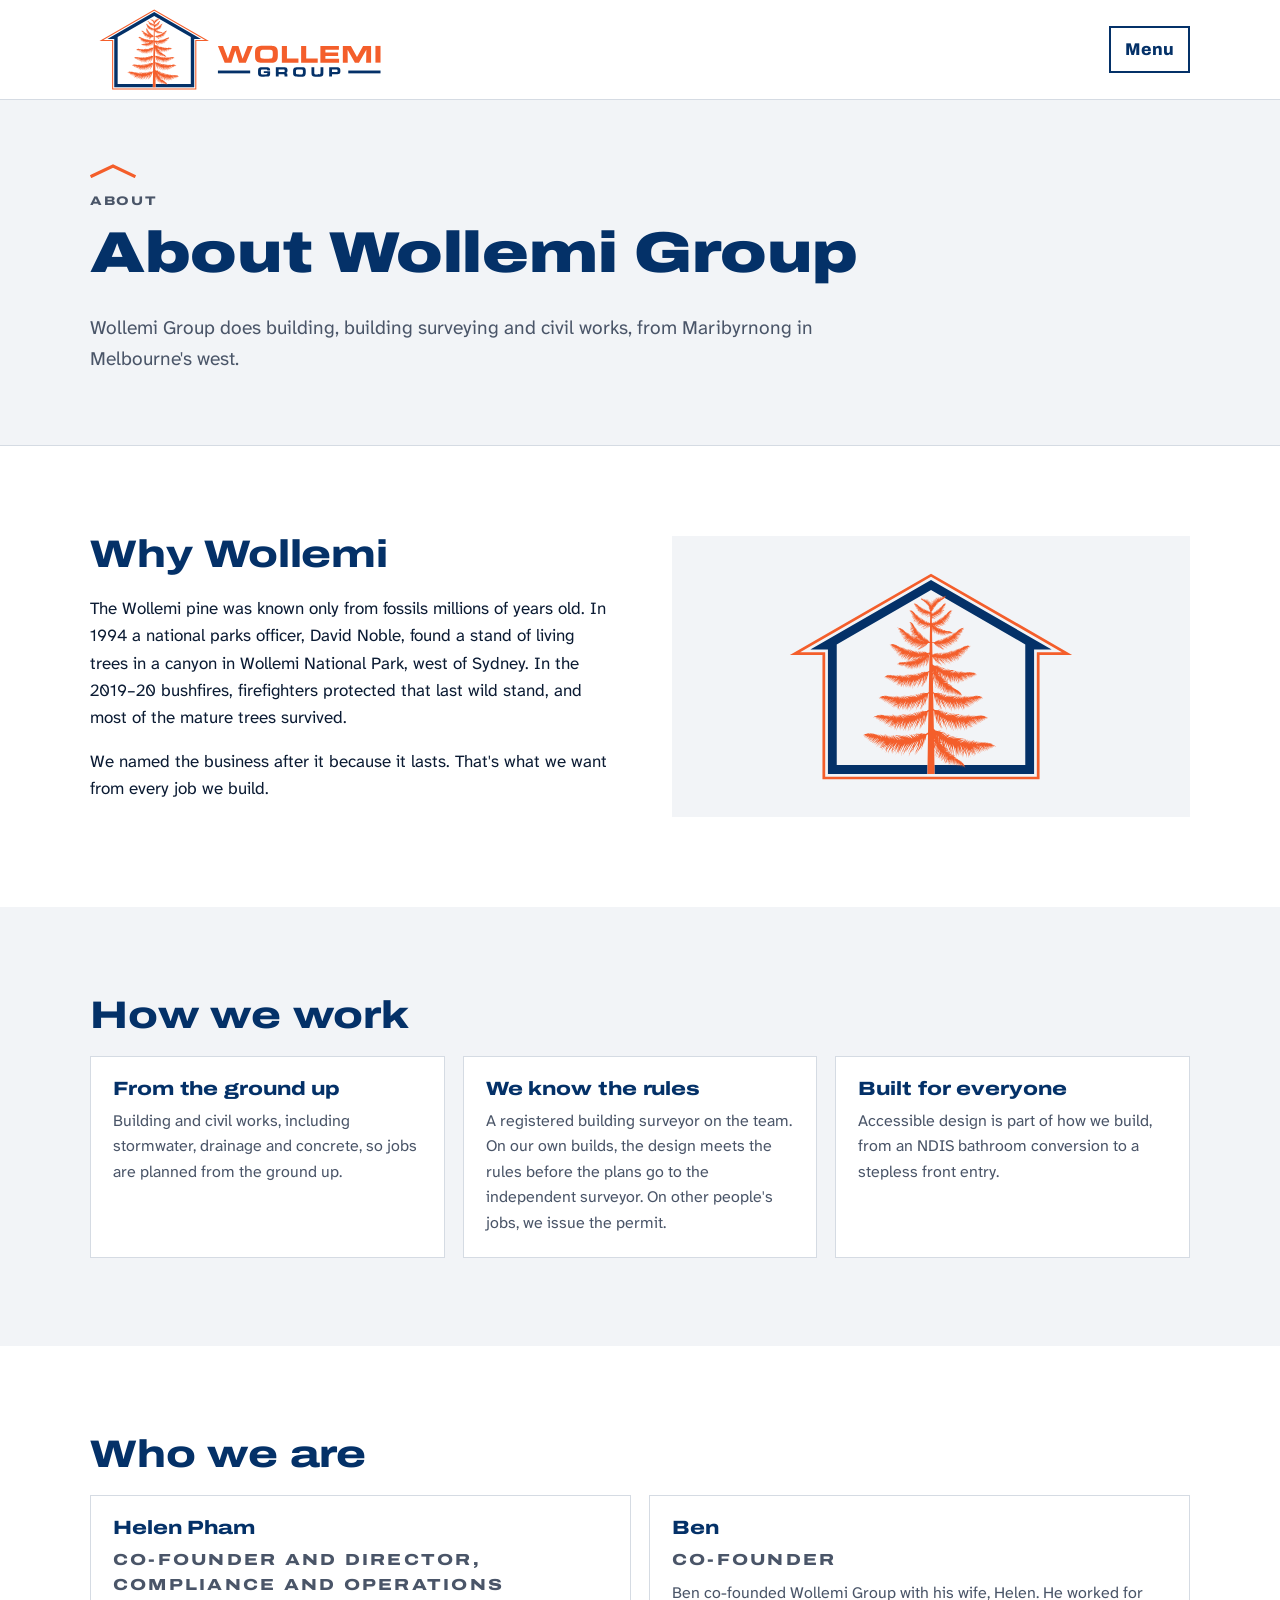
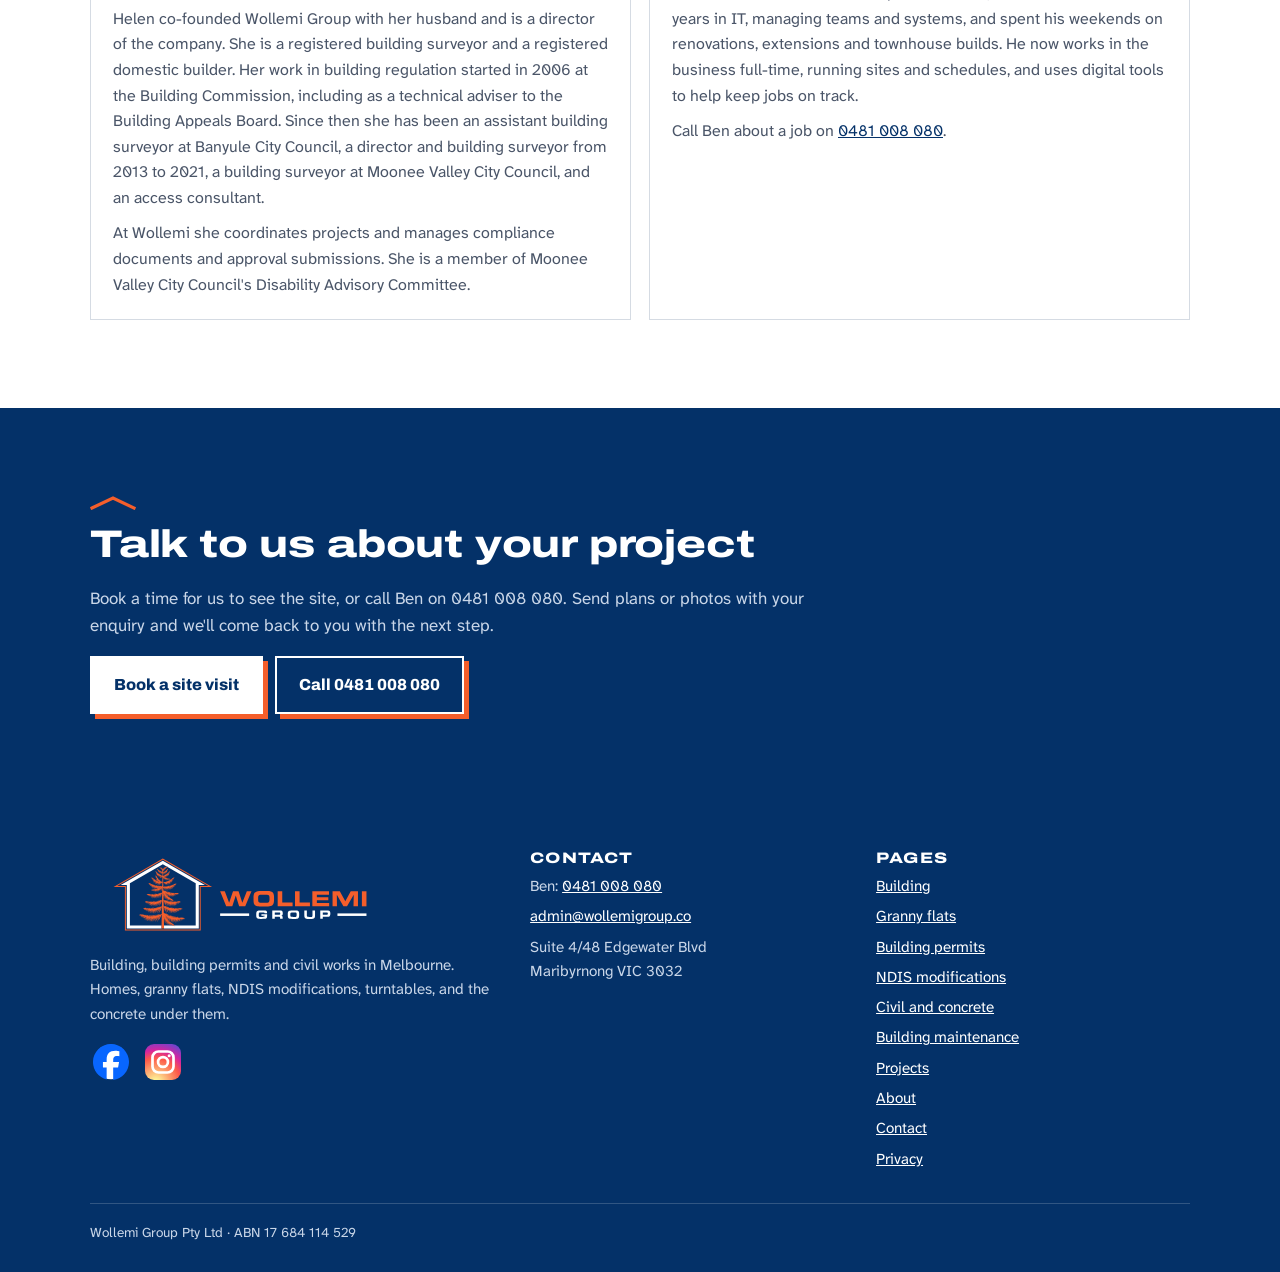
==== commit cb37982b: "Add Building maintenance page and menu item (preview) Co-Authored-By: Claude Sonnet 5.5 <noreply@ant" ====
--- a/public/about.html
+++ b/public/about.html
@@ -19,8 +19,8 @@
 <header class="site-head">
   <div class="wrap">
     <a class="brand" href="/" aria-label="Wollemi Group home"><img class="logo-full" src="assets/logo/wollemi-lockup.svg" alt="Wollemi Group" width="300" height="89"><img class="logo-name" src="assets/logo/wollemi-wordmark.svg" alt="Wollemi Group" width="220" height="50"></a>
-    <nav class="nav" aria-label="Main"><a href="/building">Building</a><a href="/granny-flats">Granny flats</a><a href="/surveying">Building permits</a><a href="/accessible-homes">NDIS modifications</a><a href="/civil-concrete">Civil and concrete</a><a href="/projects">Projects</a><a href="/about" aria-current="page">About</a><a class="btn" href="/contact">Book a site visit</a></nav>
-    <details class="menu"><summary>Menu</summary><nav class="menu-list" aria-label="Main"><a href="/building">Building</a><a href="/granny-flats">Granny flats</a><a href="/surveying">Building permits</a><a href="/accessible-homes">NDIS modifications</a><a href="/civil-concrete">Civil and concrete</a><a href="/projects">Projects</a><a href="/about" aria-current="page">About</a><a href="/contact">Book a site visit</a><a href="tel:+61481008080">Call Ben on 0481 008 080</a></nav></details>
+    <nav class="nav" aria-label="Main"><a href="/building">Building</a><a href="/granny-flats">Granny flats</a><a href="/surveying">Building permits</a><a href="/accessible-homes">NDIS modifications</a><a href="/civil-concrete">Civil and concrete</a><a href="/building-maintenance">Building maintenance</a><a href="/projects">Projects</a><a href="/about" aria-current="page">About</a><a class="btn" href="/contact">Book a site visit</a></nav>
+    <details class="menu"><summary>Menu</summary><nav class="menu-list" aria-label="Main"><a href="/building">Building</a><a href="/granny-flats">Granny flats</a><a href="/surveying">Building permits</a><a href="/accessible-homes">NDIS modifications</a><a href="/civil-concrete">Civil and concrete</a><a href="/building-maintenance">Building maintenance</a><a href="/projects">Projects</a><a href="/about" aria-current="page">About</a><a href="/contact">Book a site visit</a><a href="tel:+61481008080">Call Ben on 0481 008 080</a></nav></details>
   </div>
 </header>
 <main id="main">
@@ -86,7 +86,7 @@
       </div>
       <div>
         <h3>Pages</h3>
-        <ul><li><a href="/building">Building</a></li><li><a href="/granny-flats">Granny flats</a></li><li><a href="/surveying">Building permits</a></li><li><a href="/accessible-homes">NDIS modifications</a></li><li><a href="/civil-concrete">Civil and concrete</a></li><li><a href="/projects">Projects</a></li><li><a href="/about">About</a></li><li><a href="/contact">Contact</a></li><li><a href="/privacy">Privacy</a></li></ul>
+        <ul><li><a href="/building">Building</a></li><li><a href="/granny-flats">Granny flats</a></li><li><a href="/surveying">Building permits</a></li><li><a href="/accessible-homes">NDIS modifications</a></li><li><a href="/civil-concrete">Civil and concrete</a></li><li><a href="/building-maintenance">Building maintenance</a></li><li><a href="/projects">Projects</a></li><li><a href="/about">About</a></li><li><a href="/contact">Contact</a></li><li><a href="/privacy">Privacy</a></li></ul>
       </div>
     </div>
     <div class="base">
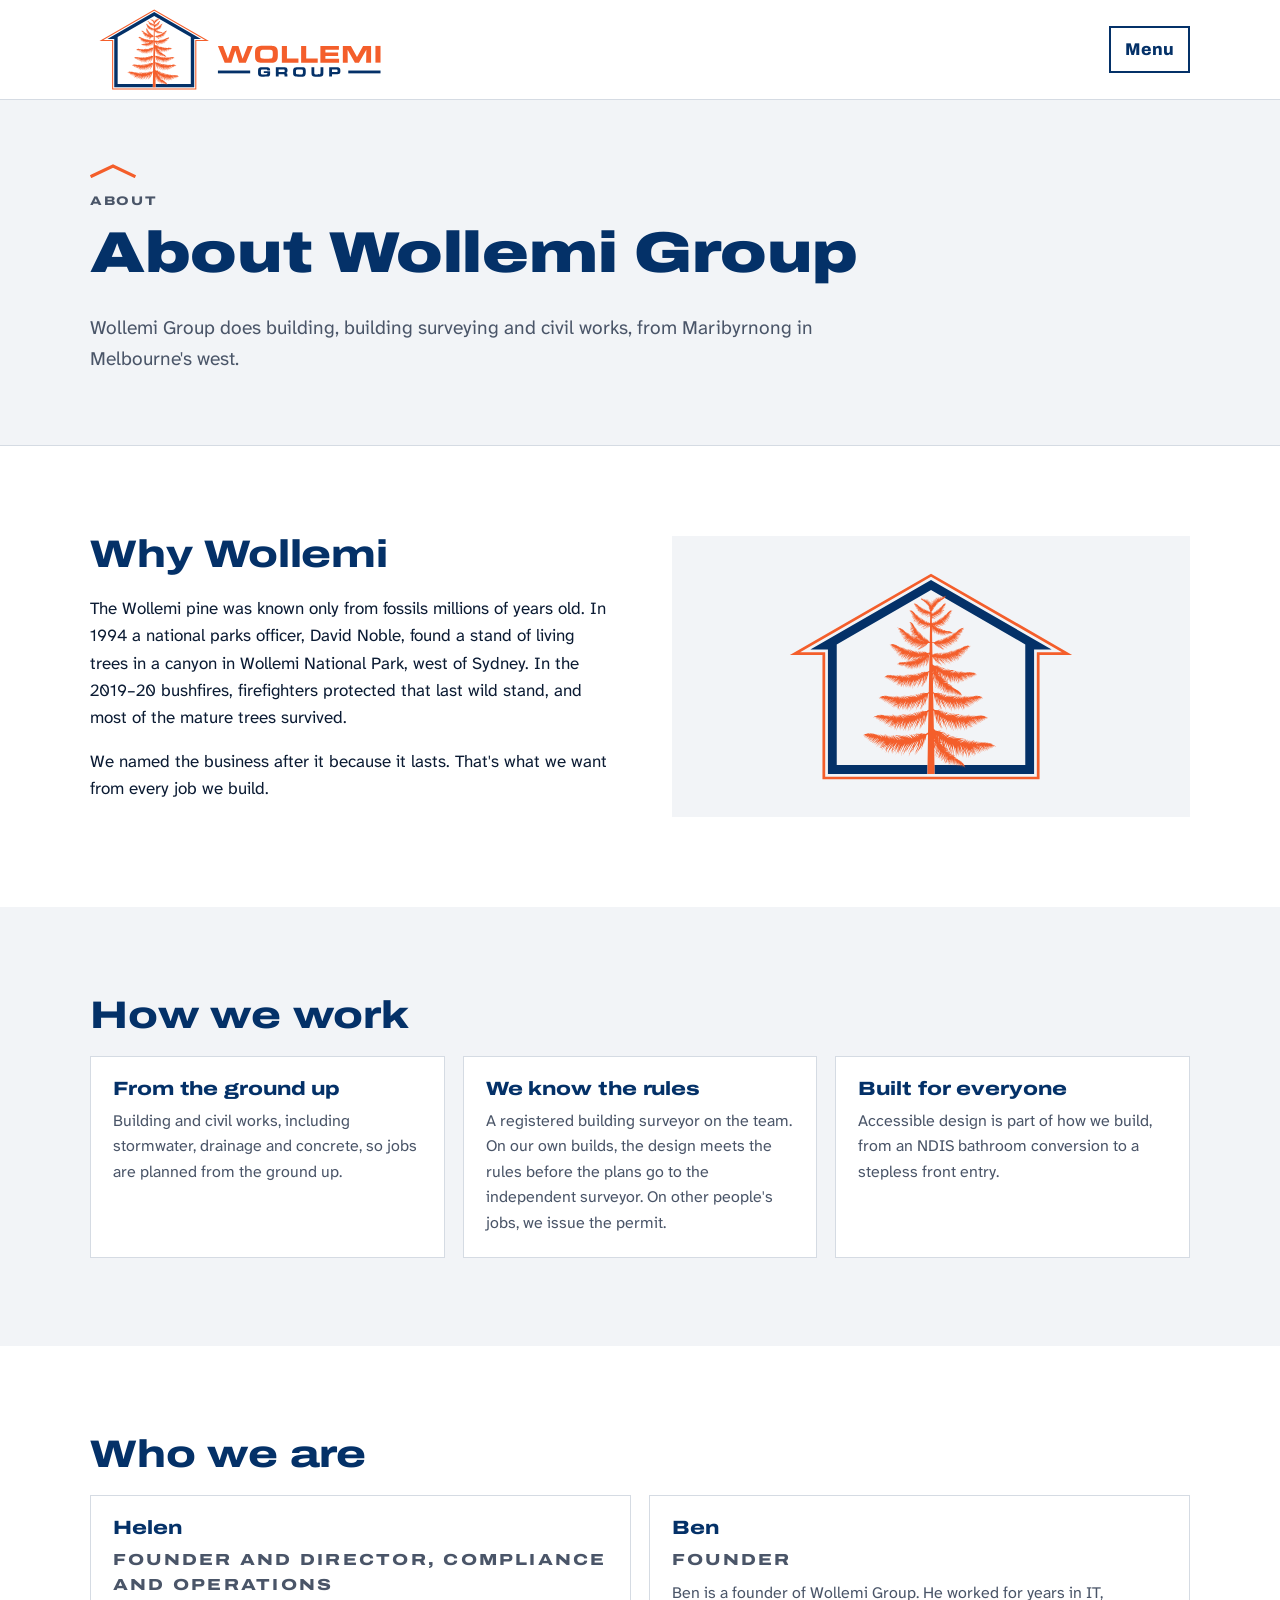
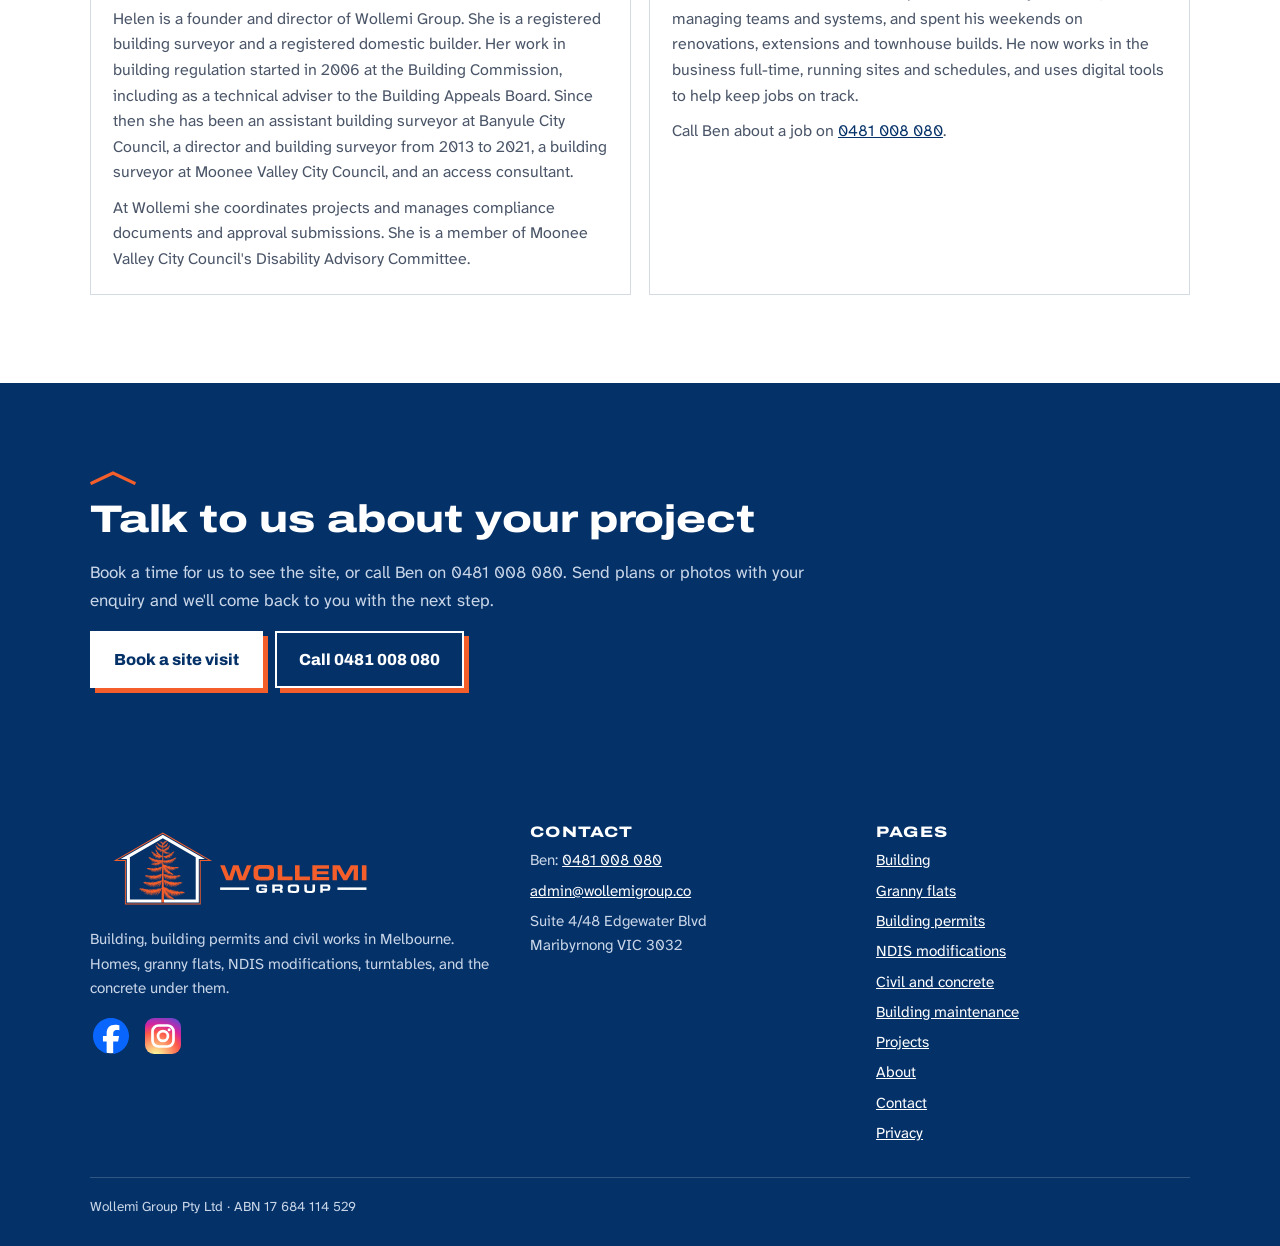
==== commit 5e9c61e7: "About: first names only, founders, no husband and wife; Projects: townhouses first, then granny flat" ====
--- a/public/about.html
+++ b/public/about.html
@@ -48,11 +48,11 @@
 <section class="band"><div class="wrap">
   <h2>Who we are</h2>
   <div class="cards two">
-    <div class="card"><h3>Helen Pham</h3><p class="eyebrow" style="margin:0 0 8px">Co-founder and Director, Compliance and Operations</p>
-      <p>Helen co-founded Wollemi Group with her husband and is a director of the company. She is a registered building surveyor and a registered domestic builder. Her work in building regulation started in 2006 at the Building Commission, including as a technical adviser to the Building Appeals Board. Since then she has been an assistant building surveyor at Banyule City Council, a director and building surveyor from 2013 to 2021, a building surveyor at Moonee Valley City Council, and an access consultant.</p>
+    <div class="card"><h3>Helen</h3><p class="eyebrow" style="margin:0 0 8px">Founder and Director, Compliance and Operations</p>
+      <p>Helen is a founder and director of Wollemi Group. She is a registered building surveyor and a registered domestic builder. Her work in building regulation started in 2006 at the Building Commission, including as a technical adviser to the Building Appeals Board. Since then she has been an assistant building surveyor at Banyule City Council, a director and building surveyor from 2013 to 2021, a building surveyor at Moonee Valley City Council, and an access consultant.</p>
       <p style="margin-top:10px">At Wollemi she coordinates projects and manages compliance documents and approval submissions. She is a member of Moonee Valley City Council's Disability Advisory Committee.</p></div>
-    <div class="card"><h3>Ben</h3><p class="eyebrow" style="margin:0 0 8px">Co-founder</p>
-      <p>Ben co-founded Wollemi Group with his wife, Helen. He worked for years in IT, managing teams and systems, and spent his weekends on renovations, extensions and townhouse builds. He now works in the business full-time, running sites and schedules, and uses digital tools to help keep jobs on track.</p>
+    <div class="card"><h3>Ben</h3><p class="eyebrow" style="margin:0 0 8px">Founder</p>
+      <p>Ben is a founder of Wollemi Group. He worked for years in IT, managing teams and systems, and spent his weekends on renovations, extensions and townhouse builds. He now works in the business full-time, running sites and schedules, and uses digital tools to help keep jobs on track.</p>
       <p style="margin-top:10px">Call Ben about a job on <a href="tel:+61481008080">0481 008 080</a>.</p></div>
   </div>
 </div></section>
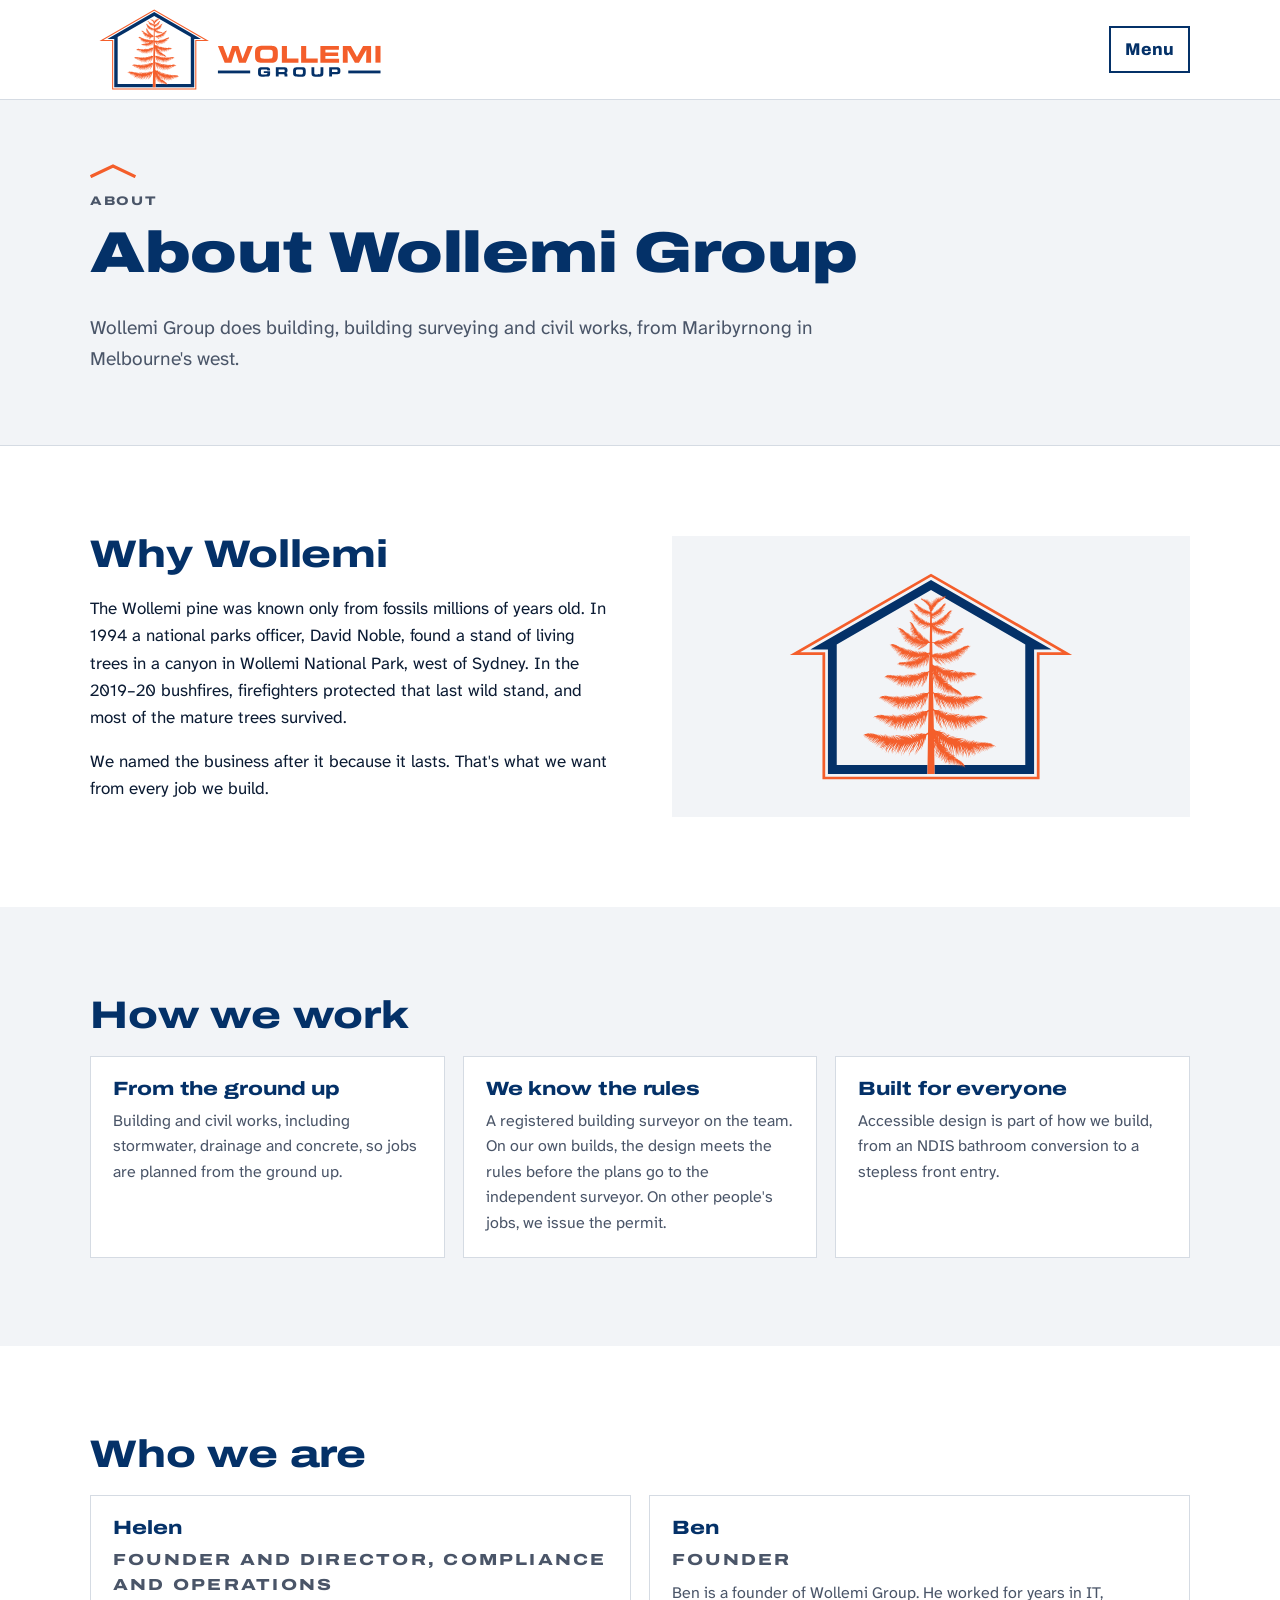
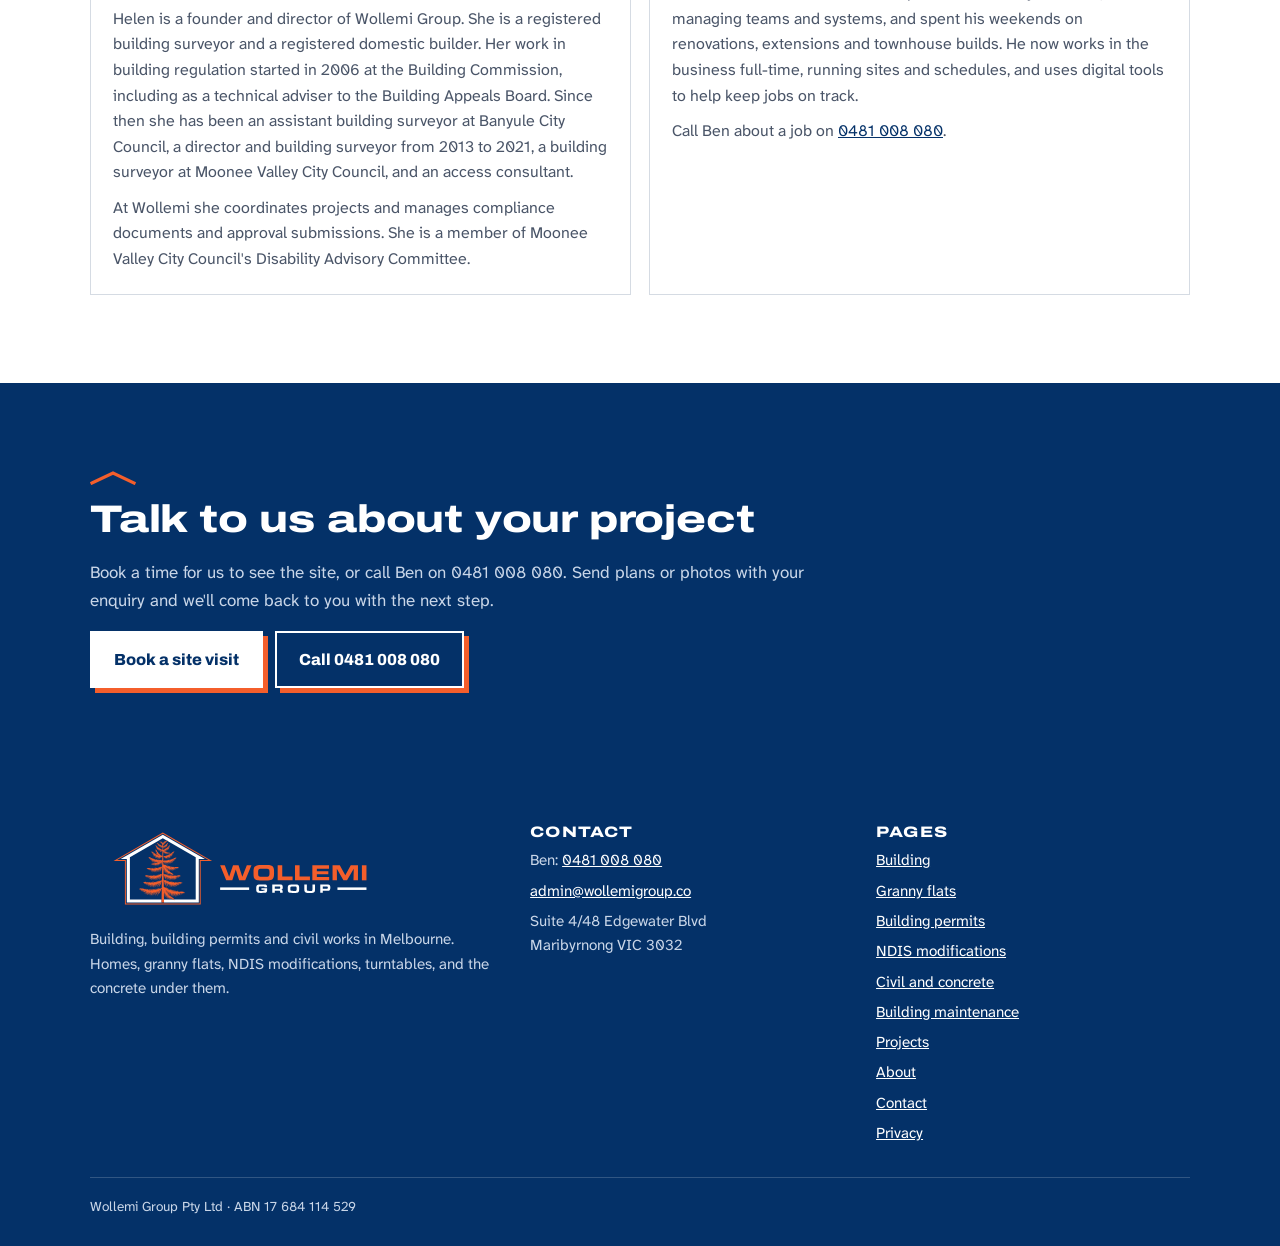
==== commit 23716a25: "Clean drain pit photo, drop per-photo tags, hide dead social links - Drain pit photo replaced with t" ====
--- a/public/about.html
+++ b/public/about.html
@@ -74,7 +74,7 @@
       <div>
         <img src="assets/logo/wollemi-lockup-reversed.svg" alt="Wollemi Group" width="300" height="89">
         <p>Building, building permits and civil works in Melbourne. Homes, granny flats, NDIS modifications, turntables, and the concrete under them.</p>
-        <ul class="social" aria-label="Wollemi Group on social media"><li><a href="#" aria-label="Wollemi Group on Facebook (coming soon)" data-placeholder="true"><svg viewBox="0 0 24 24" aria-hidden="true"><circle cx="12" cy="12" r="11.5" fill="#fff"/><path fill="#0866FF" d="M9.101 23.691v-7.98H6.627v-3.667h2.474v-1.58c0-4.085 1.848-5.978 5.858-5.978.401 0 .955.042 1.468.103a8.68 8.68 0 0 1 1.141.195v3.325a8.623 8.623 0 0 0-.653-.036 26.805 26.805 0 0 0-.733-.009c-.707 0-1.259.096-1.675.309a1.686 1.686 0 0 0-.679.622c-.258.42-.374.995-.374 1.752v1.297h3.919l-.386 2.103-.287 1.564h-3.246v8.245C19.396 23.238 24 18.179 24 12.044c0-6.627-5.373-12-12-12s-12 5.373-12 12c0 5.628 3.874 10.35 9.101 11.647Z"/></svg></a></li><li><a href="#" aria-label="Wollemi Group on Instagram (coming soon)" data-placeholder="true"><svg viewBox="0 0 24 24" aria-hidden="true"><defs><radialGradient id="ig-grad" cx="30%" cy="107%" r="150%"><stop offset="0" stop-color="#fdf497"/><stop offset=".05" stop-color="#fdf497"/><stop offset=".45" stop-color="#fd5949"/><stop offset=".6" stop-color="#d6249f"/><stop offset=".9" stop-color="#285AEB"/></radialGradient></defs><rect width="24" height="24" rx="6" fill="url(#ig-grad)"/><rect x="5" y="5" width="14" height="14" rx="4" fill="none" stroke="#fff" stroke-width="1.8"/><circle cx="12" cy="12" r="3.3" fill="none" stroke="#fff" stroke-width="1.8"/><circle cx="16.1" cy="7.9" r="1" fill="#fff"/></svg></a></li></ul>
+        
       </div>
       <div>
         <h3>Contact</h3>
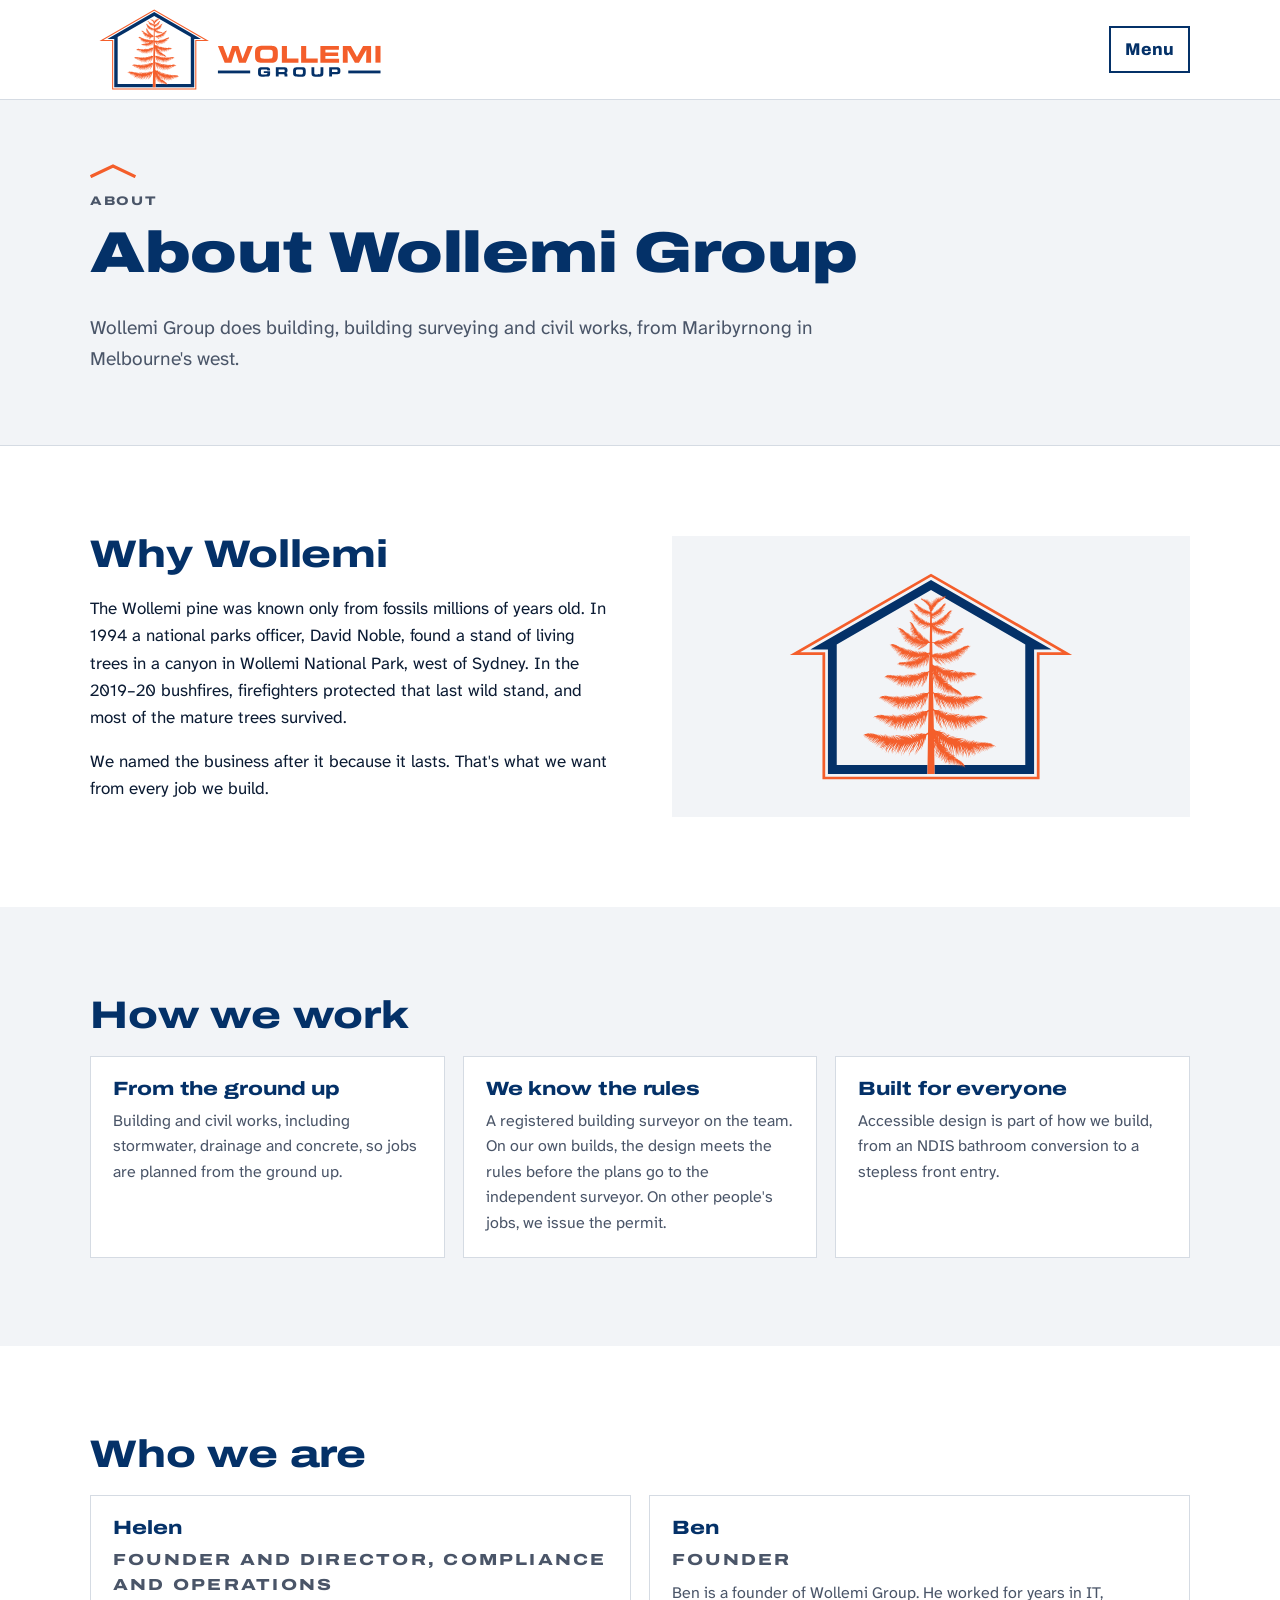
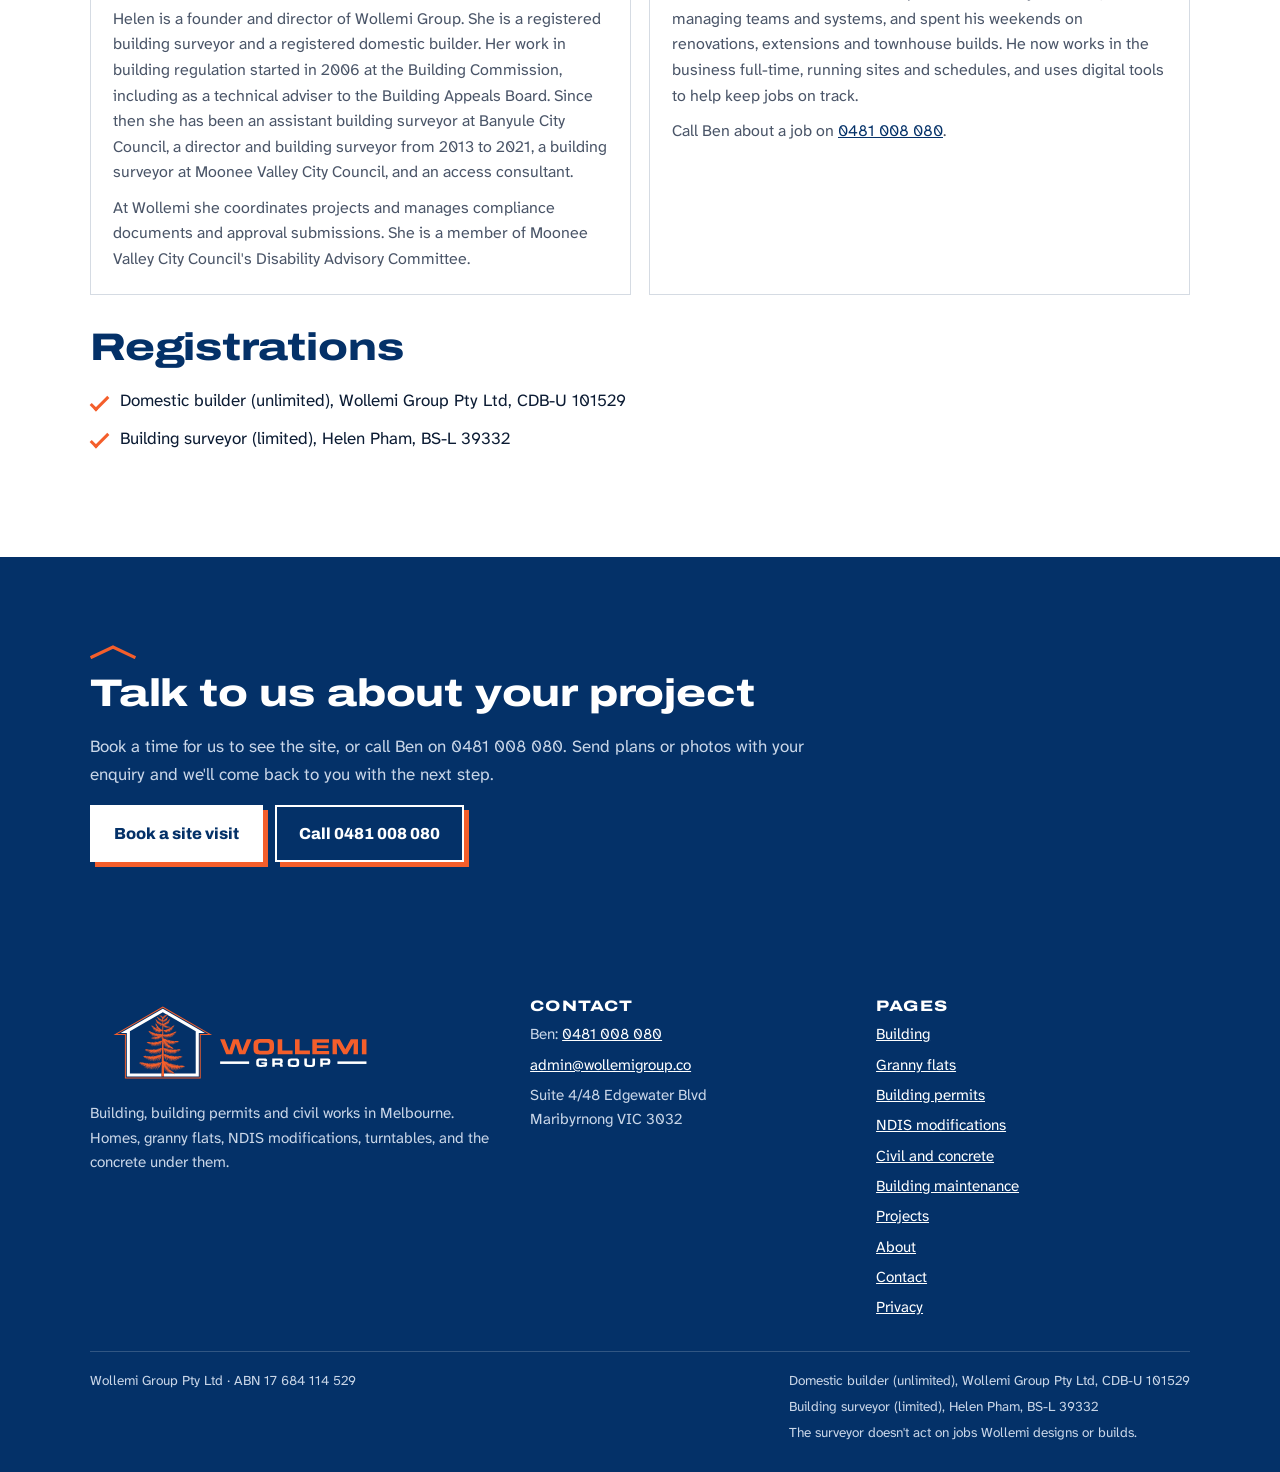
==== commit 52fbde1d: "Put the registration details back on, as Helen asked on 4 Nov Footer, Building permits page and Abou" ====
--- a/public/about.html
+++ b/public/about.html
@@ -55,6 +55,8 @@
       <p>Ben is a founder of Wollemi Group. He worked for years in IT, managing teams and systems, and spent his weekends on renovations, extensions and townhouse builds. He now works in the business full-time, running sites and schedules, and uses digital tools to help keep jobs on track.</p>
       <p style="margin-top:10px">Call Ben about a job on <a href="tel:+61481008080">0481 008 080</a>.</p></div>
   </div>
+  <h2 style="margin-top:32px">Registrations</h2>
+  <ul class="ticks"><li>Domestic builder (unlimited), Wollemi Group Pty Ltd, CDB-U 101529</li><li>Building surveyor (limited), Helen Pham, BS-L 39332</li></ul>
 </div></section>
 
 
@@ -91,6 +93,7 @@
     </div>
     <div class="base">
       <span>Wollemi Group Pty Ltd · ABN 17 684 114 529</span>
+      <span class="regs"><span>Domestic builder (unlimited), Wollemi Group Pty Ltd, CDB-U 101529</span><span>Building surveyor (limited), Helen Pham, BS-L 39332</span><span>The surveyor doesn't act on jobs Wollemi designs or builds.</span></span>
     </div>
   </div>
 </footer>
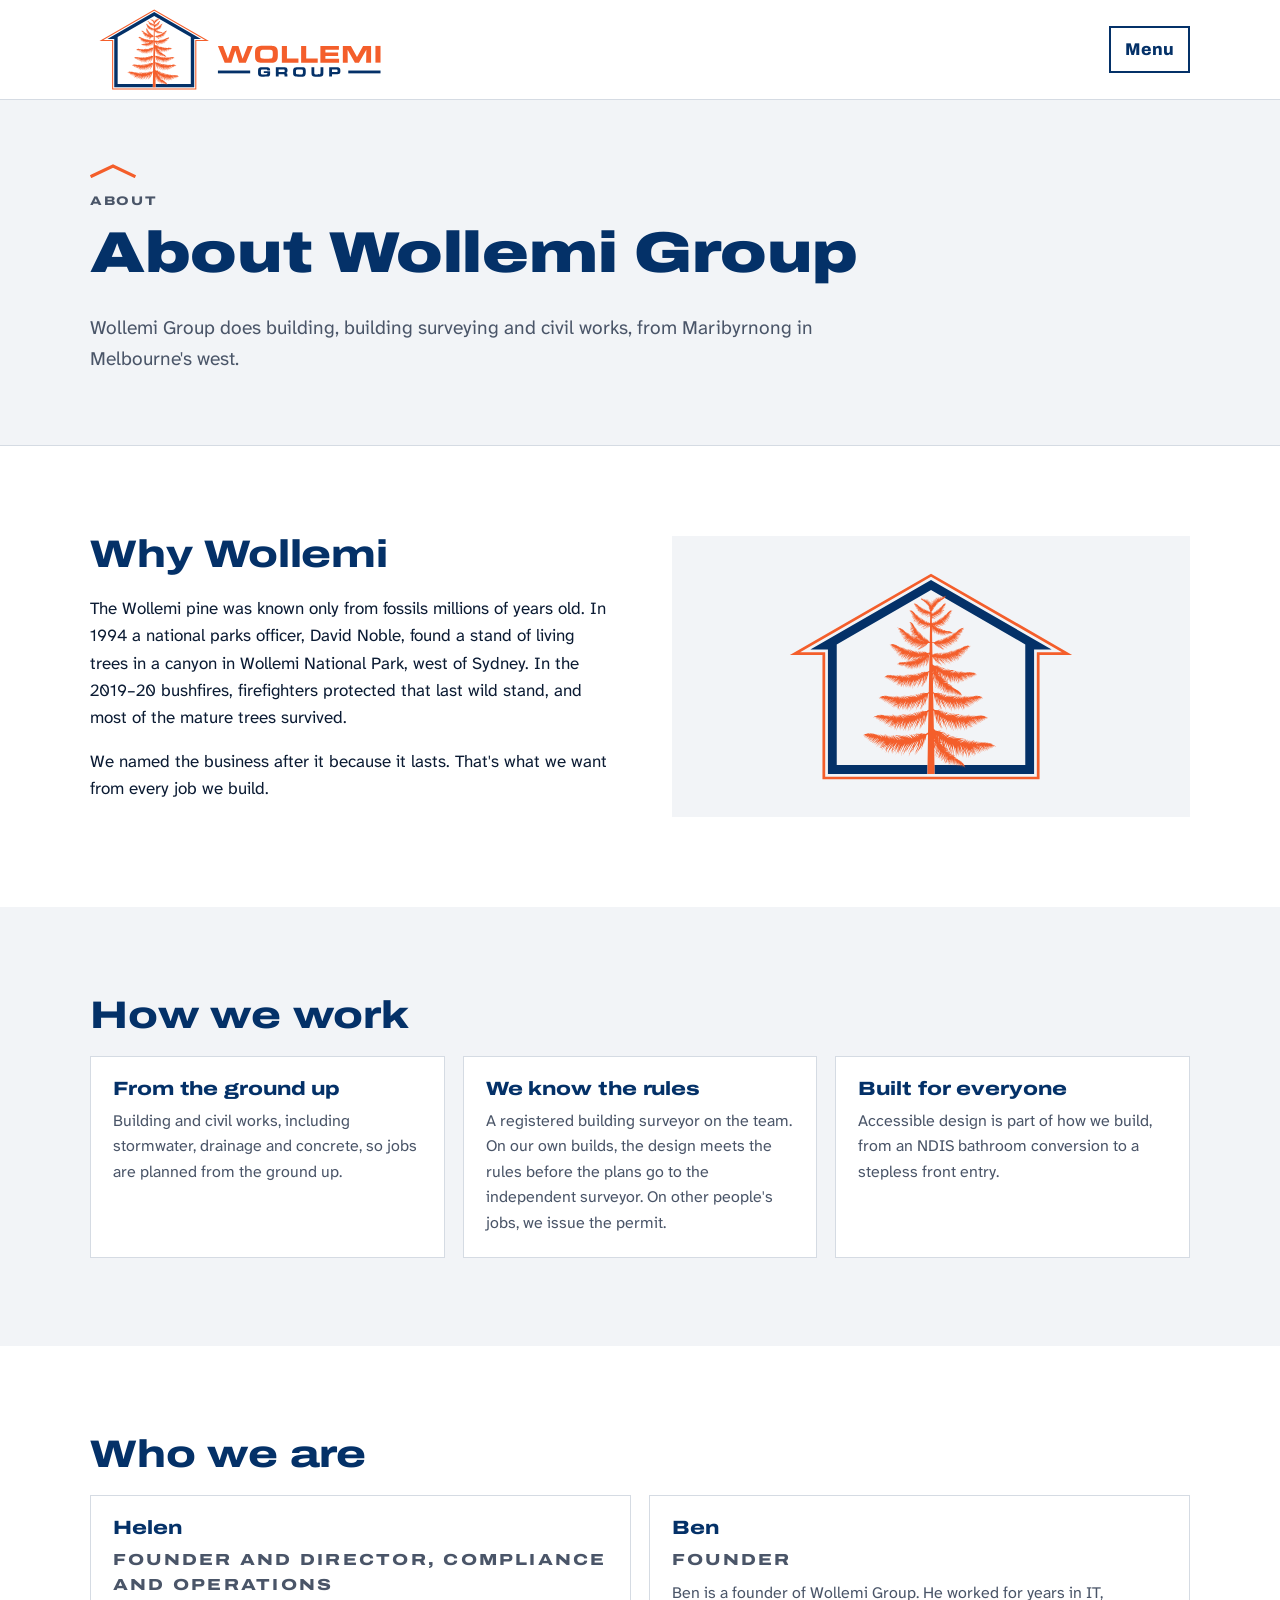
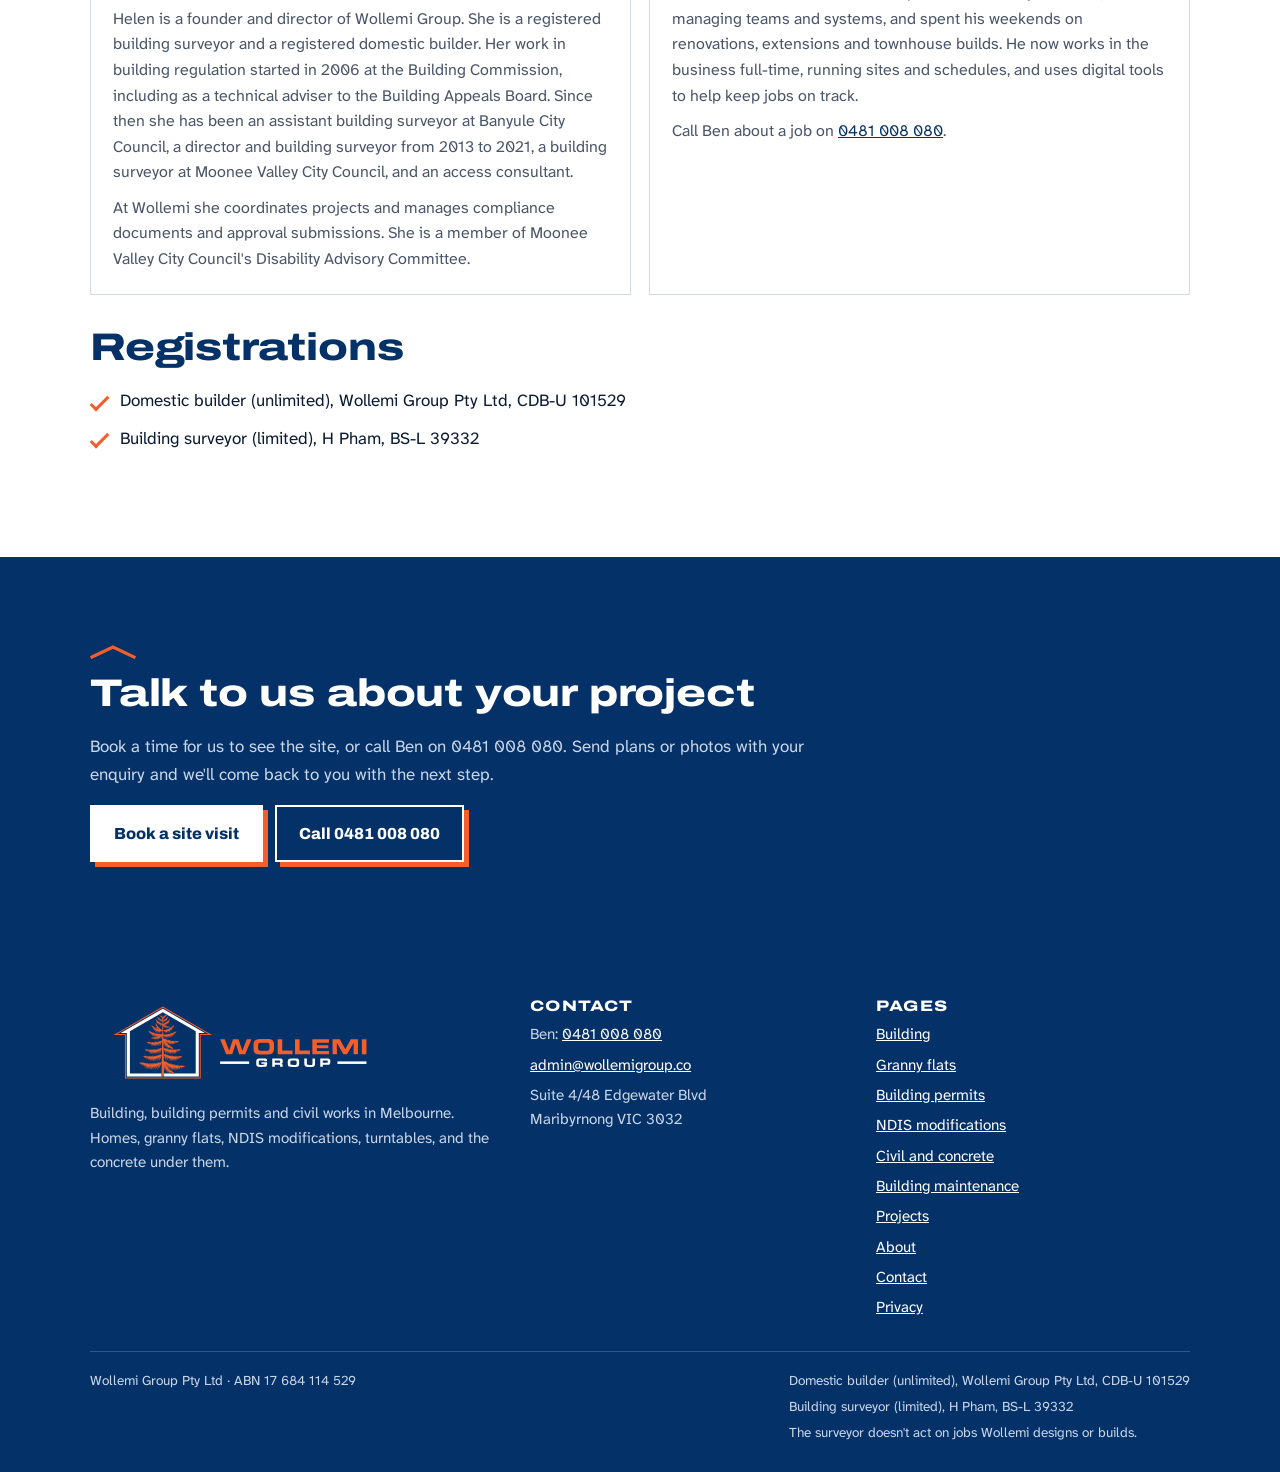
==== commit 34d83753: "Licence line: H Pham instead of Helen Pham, as asked on the 7 Nov call Co-Authored-By: Claude Opus 5" ====
--- a/public/about.html
+++ b/public/about.html
@@ -56,7 +56,7 @@
       <p style="margin-top:10px">Call Ben about a job on <a href="tel:+61481008080">0481 008 080</a>.</p></div>
   </div>
   <h2 style="margin-top:32px">Registrations</h2>
-  <ul class="ticks"><li>Domestic builder (unlimited), Wollemi Group Pty Ltd, CDB-U 101529</li><li>Building surveyor (limited), Helen Pham, BS-L 39332</li></ul>
+  <ul class="ticks"><li>Domestic builder (unlimited), Wollemi Group Pty Ltd, CDB-U 101529</li><li>Building surveyor (limited), H Pham, BS-L 39332</li></ul>
 </div></section>
 
 
@@ -93,7 +93,7 @@
     </div>
     <div class="base">
       <span>Wollemi Group Pty Ltd · ABN 17 684 114 529</span>
-      <span class="regs"><span>Domestic builder (unlimited), Wollemi Group Pty Ltd, CDB-U 101529</span><span>Building surveyor (limited), Helen Pham, BS-L 39332</span><span>The surveyor doesn't act on jobs Wollemi designs or builds.</span></span>
+      <span class="regs"><span>Domestic builder (unlimited), Wollemi Group Pty Ltd, CDB-U 101529</span><span>Building surveyor (limited), H Pham, BS-L 39332</span><span>The surveyor doesn't act on jobs Wollemi designs or builds.</span></span>
     </div>
   </div>
 </footer>
